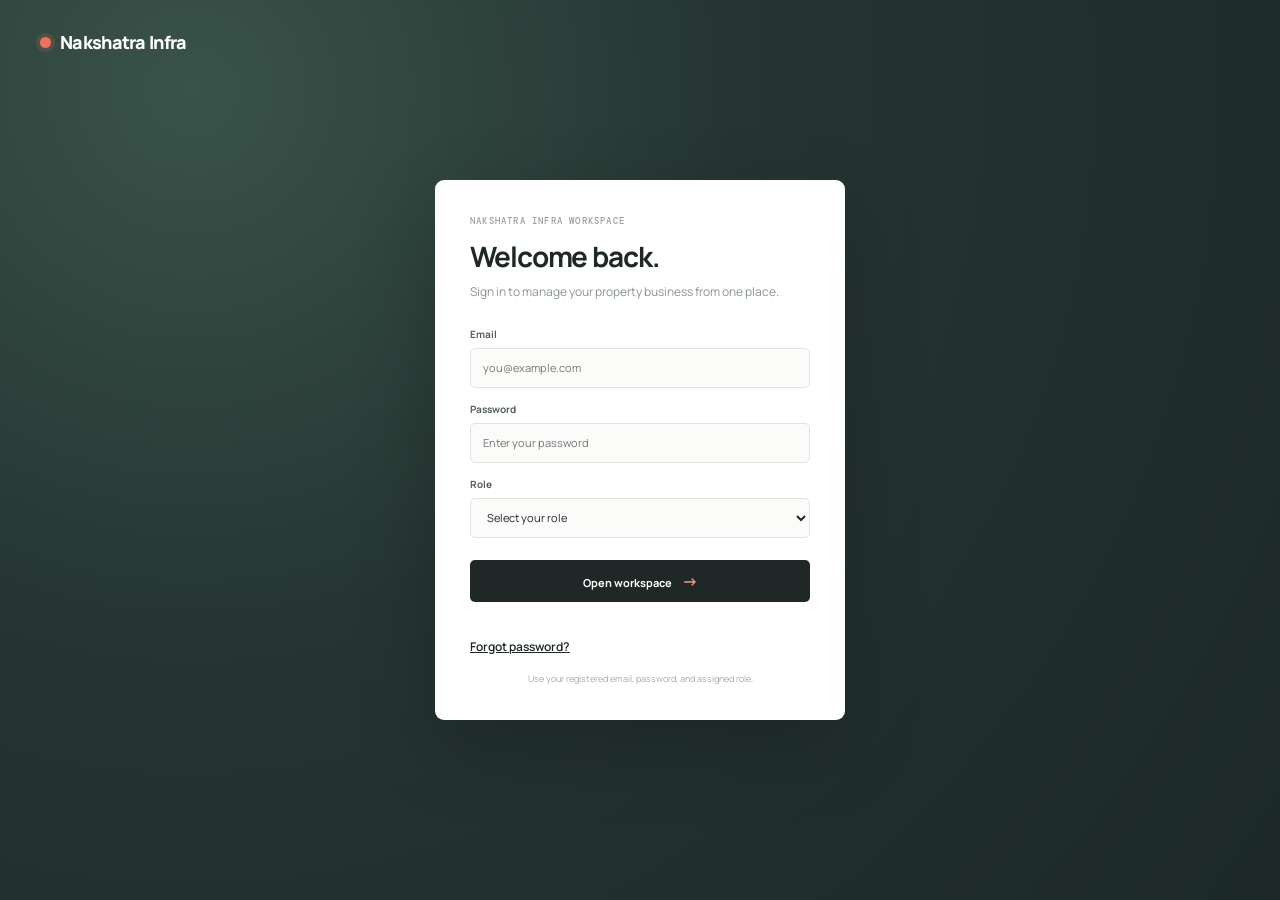
==== src/main/resources/static/index.html @ 0043e2ee "Initial commit" ====
<!doctype html>
<html lang="en">
<head>
  <meta charset="UTF-8">
  <meta name="viewport" content="width=device-width, initial-scale=1.0">
  <title>Nakshatra Infra Estate Operations</title>
  <script>
    if (['localhost', '127.0.0.1', '[::1]'].includes(window.location.hostname)
        && window.location.port === '5500') {
      window.location.replace('http://localhost:8080/');
    }
  </script>
  <link rel="preconnect" href="https://fonts.googleapis.com">
  <link rel="preconnect" href="https://fonts.gstatic.com" crossorigin>
  <link href="https://fonts.googleapis.com/css2?family=DM+Mono:wght@400;500&family=Manrope:wght@400;500;600;700;800&display=swap" rel="stylesheet">
  <link rel="stylesheet" href="css/style.css">
</head>
<body>
  <section class="login-screen" id="login-screen">
    <div class="login-brand"><span class="brand-dot"></span><span>Nakshatra Infra</span></div>
    <div class="login-card">
      <p class="eyebrow">NAKSHATRA INFRA WORKSPACE</p>
      <h1>Welcome back.</h1>
      <p class="login-copy">Sign in to manage your property business from one place.</p>
      <form id="login-form">
        <label>Email<input name="username" type="email" autocomplete="username" placeholder="you@example.com" required></label>
        <label>Password<input name="password" type="password" autocomplete="current-password" placeholder="Enter your password" required></label>
        <label>Role<select name="role" required><option value="">Select your role</option><option>Manager</option><option>Associate</option></select></label>
        <button type="submit" class="login-button">Open workspace <span>→</span></button>
        <p class="login-error" id="login-error" aria-live="polite"></p>
      </form>
      <p><a href="#forgot-password" id="forgot-password-link">Forgot password?</a></p>
      <form id="forgot-password-form" hidden>
        <h2>Reset your password</h2>
        <label>Registered email<input name="email" type="email" autocomplete="email" required></label>
        <button type="submit" class="login-button">Email temporary password</button>
        <p id="forgot-password-message" aria-live="polite"></p>
        <button type="button" id="back-to-login">Back to sign in</button>
      </form>
      <form id="change-password-form" hidden>
        <h2>Choose a new password</h2>
        <p>Use at least 8 characters, including uppercase, lowercase, a number, and a special character. No spaces.</p>
        <label>New password<input name="newPassword" type="password" autocomplete="new-password" minlength="8" required></label>
        <label>Confirm password<input name="confirmPassword" type="password" autocomplete="new-password" minlength="8" required></label>
        <button type="submit" class="login-button">Save new password</button>
        <p id="change-password-message" aria-live="polite"></p>
        <button type="button" id="cancel-password-change">Back to sign in</button>
      </form>
      <small class="login-hint">Use your registered email, password, and assigned role.</small>
    </div>
  </section>
  <div class="app-shell" id="app-shell" style="display:none">
    <aside class="sidebar">
      <a class="brand-mark" href="#overview" aria-label="Nakshatra Infra home"><span class="brand-dot"></span><span>Nakshatra Infra</span></a>
      <div class="workspace-switcher">
        <div class="workspace-avatar">SE</div>
        <div><strong>Nakshatra Infra</strong><span>Operations team</span></div>
        <span class="chevron">⌄</span>
      </div>

      <nav class="main-nav" aria-label="Main navigation">
        <span class="nav-label">Workspace</span>
        <a class="nav-item active" href="#overview"><span class="nav-icon">◈</span>Overview</a>
        <a class="nav-item" href="#properties"><span class="nav-icon">▦</span>Properties<span class="nav-count">24</span></a>
        <a class="nav-item" href="#projects"><span class="nav-icon">▤</span>Projects</a>
        <a class="nav-item" href="#tasks"><span class="nav-icon">✓</span>Tasks<span class="nav-count warning">5</span></a>
        <a class="nav-item" href="#calendar"><span class="nav-icon">□</span>Calendar</a>
        <span class="nav-label second-label">Manage</span>
        <a class="nav-item" href="#leads"><span class="nav-icon">◌</span>Leads<span class="nav-count" id="lead-nav-count">0</span></a>
        <a class="nav-item" href="#customers"><span class="nav-icon">◎</span>Customers</a>
        <a class="nav-item" href="#follow-ups"><span class="nav-icon">↗</span>Follow-ups</a>
        <a class="nav-item" href="#site-visits"><span class="nav-icon">⌖</span>Site visits</a>
        <span class="nav-label second-label">Sales &amp; finance</span>
        <a class="nav-item" href="#bookings"><span class="nav-icon">▣</span>Bookings</a>
        <a class="nav-item" href="#payments"><span class="nav-icon">₹</span>Payments</a>
        <a class="nav-item" href="#commissions"><span class="nav-icon">%</span>Commissions</a>
        <a class="nav-item" href="#expenses"><span class="nav-icon">−</span>Expenses</a>
        <span class="nav-label second-label">Partners &amp; admin</span>
        <a class="nav-item" href="#brokers"><span class="nav-icon">◇</span>Brokers &amp; agents</a>
        <a class="nav-item" href="#users"><span class="nav-icon">◉</span>User management</a>
        <a class="nav-item" href="#contacts"><span class="nav-icon">◎</span>Contacts</a>
        <a class="nav-item" href="#reports"><span class="nav-icon">▥</span>Reports</a>
        <a class="nav-item" href="#settings"><span class="nav-icon">⚙</span>Settings</a>
        <a class="nav-item logout-link" href="#logout"><span class="nav-icon">↪</span>Logout</a>
      </nav>

      <div class="sidebar-footer">
        <div class="help-card"><span class="help-icon">?</span><div><strong>Need a hand?</strong><span>Visit the help center</span></div><span>↗</span></div>
        <div class="user-row"><div class="user-avatar">MC</div><div><strong>Monica Chen</strong><span>Administrator</span></div><span class="more">•••</span></div>
      </div>
    </aside>

    <main class="main-content" id="overview">
      <header class="topbar">
        <button class="mobile-menu" aria-label="Open menu">☰</button>
        <div class="breadcrumb"><span>Workspace</span><b>/</b><strong>Overview</strong></div>
        <div class="top-actions">
          <button class="icon-button" aria-label="Search">⌕</button>
          <button class="icon-button notification" aria-label="Notifications">♢<i></i></button>
          <button class="quick-add top-logout"><span>↪</span> Logout</button>
        </div>
      </header>

      <div class="page-content">
        <section class="welcome-row">
          <div><p class="eyebrow">YOUR WORKSPACE</p><h1 id="welcome-message">Welcome back.</h1><p class="subhead">Manage your leads, customers, site visits, and payments.</p></div>
        </section>
        <section class="workspace-tiles" aria-label="Dashboard">
          <article class="workspace-tile tile-leads">
            <span class="tile-icon" aria-hidden="true">&#9678;</span>
            <h2>Leads</h2>
            <p>Track enquiries and follow up on new opportunities.</p>
            <button type="button" class="tile-link" id="dashboard-open-leads">View leads <span aria-hidden="true">&rarr;</span></button>
          </article>
          <article class="workspace-tile tile-customers">
            <span class="tile-icon" aria-hidden="true">&#9825;</span>
            <h2>Customers</h2>
            <p>Keep customer details and relationships in one place.</p>
            <button type="button" class="tile-link" id="dashboard-open-customers">View customers <span aria-hidden="true">&rarr;</span></button>
          </article>
          <article class="workspace-tile tile-visits">
            <span class="tile-icon" aria-hidden="true">&#8962;</span>
            <h2>Site Visits</h2>
            <p>Plan property visits and keep track of appointments.</p>
          </article>
          <article class="workspace-tile tile-payments">
            <span class="tile-icon" aria-hidden="true">&#8377;</span>
            <h2>Payments</h2>
            <p>Stay on top of collections and payment records.</p>
          </article>
          <article class="workspace-tile tile-followup">
            <span class="tile-icon" aria-hidden="true">&#8635;</span>
            <h2>Followup</h2>
            <p>Keep track of upcoming calls and customer follow-ups.</p>
          </article>
        </section>
      </div>
      <section class="lead-page" id="leads-page" aria-labelledby="leads-page-title">
        <div class="lead-page-header"><div><p class="eyebrow">CRM / LEADS</p><h1 id="leads-page-title">Lead management</h1><p class="subhead">Capture, qualify, and follow every opportunity.</p></div><button class="quick-add add-new-lead"><span>+</span> Add new lead</button></div>
        <div class="lead-toolbar"><label class="lead-search"><span>⌕</span><input id="lead-search" type="search" placeholder="Search by name, phone, or property"></label><select id="lead-status-filter"><option value="">All statuses</option><option>New</option><option>Contacted</option><option>Interested</option><option>Site Visit</option><option>Negotiation</option><option>Booking</option><option>Won</option><option>Lost</option><option>Follow-up</option></select><select id="lead-category-filter"><option value="">All categories</option><option>Hot</option><option>Warm</option><option>Cold</option></select><span class="lead-result-count" id="lead-result-count">Loading leads...</span></div>
        <div class="lead-table-panel"><div class="lead-table-head"><span>LEAD</span><span>INTERESTED PROPERTY</span><span>STATUS</span><span>CATEGORY</span><span>FOLLOW-UP</span><span>ACTION</span></div><div class="lead-table-body" id="lead-table-body"><div class="lead-empty">Loading your leads...</div></div></div>
      </section>
      <section class="user-page" id="customers-page" aria-labelledby="customers-page-title">
        <div class="user-page-header"><div><p class="eyebrow">CRM / CUSTOMERS</p><h1 id="customers-page-title">Customers</h1><p class="subhead">Customers converted from leads after advance payment confirmation.</p></div></div>
        <div class="user-table-panel customer-table-panel">
          <div class="customer-table-head"><span>CUSTOMER</span><span>CONTACT</span><span>PROPERTY</span><span>CREATED</span><span>LEAD</span></div>
          <div id="customer-table-body" aria-live="polite"></div>
        </div>
      </section>
      <section class="user-page" id="users-page" aria-labelledby="users-page-title">
        <div class="user-page-header"><div><p class="eyebrow">ADMINISTRATION / USERS</p><h1 id="users-page-title">User management</h1><p class="subhead">Manage the people who work in your Nakshatra Infra workspace.</p></div><button class="quick-add add-new-user"><span>+</span> Add new user</button></div>
        <div class="user-table-panel"><div class="user-table-head"><span>USER</span><span>EMAIL ID</span><span>PHONE NUMBER</span><span>ROLE</span><span>ACTION</span></div><div class="user-table-body" id="user-table-body"><div class="lead-empty">Loading users...</div></div></div>
      </section>
    </main>
  </div>
  <div class="modal-backdrop" aria-hidden="true">
    <section class="add-modal" role="dialog" aria-modal="true" aria-labelledby="add-title">
      <div class="modal-header"><div><p class="eyebrow">WORKSPACE ACTION</p><h2 id="add-title">What would you like to add?</h2></div><button class="modal-close" aria-label="Close dialog">×</button></div>
      <div class="add-options"><button data-action="property"><span>⌂</span><strong>Property</strong><small>Create a listing or off-market record</small></button><button data-action="contact"><span>◎</span><strong>Contact</strong><small>Add a buyer, seller or partner</small></button><button data-action="deal"><span>⌁</span><strong>Deal</strong><small>Start a new opportunity</small></button><button data-action="task"><span>✓</span><strong>Task</strong><small>Assign a follow-up or milestone</small></button></div>
      <p class="modal-note">New records will be added to your workspace activity.</p>
    </section>
  </div>
  <div class="modal-backdrop lead-modal-backdrop" aria-hidden="true">
    <section class="add-modal lead-modal" role="dialog" aria-modal="true" aria-labelledby="lead-title">
      <div class="modal-header"><div><p class="eyebrow">CRM / LEADS</p><h2 id="lead-title">Add a new lead</h2></div><button class="lead-modal-close modal-close" aria-label="Close lead form">×</button></div>
      <form id="lead-form" class="lead-form">
        <fieldset class="lead-status-ribbon">
          <legend>Lead status</legend>
          <div class="lead-status-path">
            <div id="lead-status-options" class="lead-status-options"></div>
            <button type="submit" class="status-path-save"><span aria-hidden="true">&#10003;</span> Mark as current status</button>
          </div>
          <p>Select a status, then save your changes.</p>
        </fieldset>
        <label>Lead status
          <select id="lead-status-select">
            <option>Contacted</option>
            <option>Interested</option>
            <option>Followup</option>
            <option>Site Visit</option>
            <option>Negotiation Required</option>
            <option>Advance Paid</option>
          </select>
        </label>
        <div class="form-grid two-columns">
          <label>Customer name<input name="customerName" required placeholder="e.g. Priya Sharma"></label>
          <label>Mobile number<input name="mobileNumber" type="tel" placeholder="+91 98765 43210"></label>
          <label>WhatsApp number<input name="whatsappNumber" type="tel" placeholder="Same as mobile if applicable"></label>
          <label>Email<input name="email" type="email" placeholder="customer@email.com"></label>
          <label>Interested property<input name="interestedProperty" placeholder="Property or project name"></label>
          <label>Preferred location<input name="preferredLocation" placeholder="City or locality"></label>
          <label>Property type<select name="propertyType"><option value="">Select type</option><option>Plot</option><option>Land</option><option>Apartment</option><option>Villa</option><option>Independent House</option><option>Commercial</option><option>Office</option><option>Shop</option></select></label>
          <label>Lead source<select name="leadSource"><option>Website</option><option>WhatsApp</option><option>Facebook</option><option>Instagram</option><option>Google</option><option>Referral</option><option>Broker</option><option>Walk-in</option><option>Other</option></select></label>
          <label>Minimum budget<input name="minimumBudget" type="number" min="0" placeholder="₹ 0"></label>
          <label>Maximum budget<input name="maximumBudget" type="number" min="0" placeholder="₹ 0"></label>
          <label>Category<select name="category"><option>Hot</option><option selected>Warm</option><option>Cold</option></select></label>
          <label>Next follow-up<input name="nextFollowUpDate" type="date"></label>
        </div>
        <div class="advance-paid-control">
          <label><input type="checkbox" name="advancePaidEnabled" id="lead-advance-paid"> Advance Paid</label>
          <p>Save with Advance Paid checked to confirm conversion to a customer. An existing customer will not be duplicated or removed if you later uncheck this box.</p>
        </div>
        <label>Notes<textarea name="notes" rows="3" placeholder="What does this customer need? Add context for the assigned agent."></textarea></label>
        <section class="lead-payments" aria-labelledby="payment-section-title">
          <div class="panel-heading"><div><h2 id="payment-section-title">Payment Details</h2><p>Advance and installments for this asset.</p></div><strong id="payment-status" aria-live="polite"></strong></div>
          <p id="payment-message" aria-live="polite"></p>
          <fieldset id="payment-editor" disabled>
            <div class="payment-summary">
              <label>Total Asset Value (₹)<input id="payment-asset" type="text" inputmode="decimal" placeholder="e.g. 1000000.00" autocomplete="off"></label>
              <label>Advance Amount (₹)<input id="payment-advance" type="text" inputmode="decimal" value="0" autocomplete="off"></label>
              <div><span>Total Installments</span><strong id="payment-installments-total">₹0.00</strong></div>
              <div><span>Total Paid Amount</span><strong id="payment-total">₹0.00</strong></div>
              <div class="payment-balance"><span>Remaining Amount</span><strong id="payment-remaining">—</strong></div>
            </div>
            <div class="payment-installment-heading"><h3>Installments</h3><button type="button" class="secondary-button" id="payment-add">+ Add Installment</button></div>
            <div id="payment-installments"></div>
            <p class="payment-help">Enter amounts in rupees with up to two decimal places. Edit installments directly below. Save payments to keep your changes.</p>
            <div class="payment-actions"><button type="button" class="secondary-button" id="payment-cancel">Cancel</button><button type="button" class="quick-add" id="payment-save">Save payments</button></div>
          </fieldset>
        </section>
        <div class="lead-form-footer"><span class="lead-form-message" aria-live="polite"></span><button type="button" class="danger-button delete-lead">Delete lead</button><button type="button" class="secondary-button lead-cancel">Cancel</button><button type="submit" class="login-button save-lead">Save lead <span>→</span></button></div>
      </form>
    </section>
  </div>
  <div class="modal-backdrop user-modal-backdrop" aria-hidden="true">
    <section class="add-modal user-modal" role="dialog" aria-modal="true" aria-labelledby="user-title">
      <div class="modal-header"><div><p class="eyebrow">ADMINISTRATION / USERS</p><h2 id="user-title">Add new user</h2></div><button class="user-modal-close modal-close" aria-label="Close user form">×</button></div>
      <form id="user-form" class="user-form">
        <label>Name<input name="name" required placeholder="e.g. Priya Sharma"></label>
        <label>Email ID<input name="emailId" required type="email" placeholder="priya@nakshatra.com"></label>
        <label>Phone number<input name="phoneNumber" type="tel" placeholder="+91 98765 43210"></label>
        <label>Password<input name="password" required type="password" minlength="6" placeholder="Minimum 6 characters"></label>
        <label>Role<select name="role" required><option value="">Select role</option><option>Manager</option><option>Associate</option></select></label>
        <div class="user-form-footer"><span class="user-form-message" aria-live="polite"></span><button type="button" class="secondary-button user-cancel">Cancel</button><button type="submit" class="login-button save-user">Save user <span>→</span></button></div>
      </form>
    </section>
  </div>
  <script src="js/payments.js"></script>
  <script src="js/app.js"></script>
</body>
</html>
---- src/main/resources/static/css/style.css ----
.main-content.users-mode .top-actions .icon-button,.main-content.users-mode .top-actions .quick-add,.main-content.users-mode .page-content,.main-content.users-mode .panel{display:none}.main-content.users-mode .topbar{justify-content:flex-start}.main-content.users-mode .breadcrumb{margin-left:0}.main-content.users-mode #users-page{display:block}
 .user-page{display:none;padding:37px 44px 55px;max-width:1450px;margin:0 auto}.user-page.active{display:block;position:fixed;z-index:3;top:77px;right:0;bottom:0;left:248px;max-width:none;margin:0;overflow:auto}.user-page-header{display:flex;align-items:flex-end;justify-content:space-between;margin-bottom:27px}.user-page-header h1{font-size:26px;letter-spacing:-1px;margin:0 0 6px}.user-page-header .subhead{margin:0}.user-page-header .eyebrow{margin-bottom:10px}.user-table-panel{background:#fff;border:1px solid var(--line);border-radius:7px;box-shadow:var(--shadow);overflow:hidden}.user-table-head,.user-row-record{display:grid;grid-template-columns:1.4fr 1.35fr 1fr .8fr .4fr;gap:14px;align-items:center}.user-table-head{padding:13px 20px;border-bottom:1px solid var(--line);font:500 8px 'DM Mono';color:#a0aaa4}.user-row-record{padding:14px 20px;border-bottom:1px solid #f0f2ef;min-height:65px;font-size:10px;color:#7f8b84}.user-row-record:last-child{border-bottom:0}.user-person{display:flex;align-items:center;gap:10px;min-width:0;color:var(--ink)}.user-person strong{font-size:10px;white-space:nowrap;overflow:hidden;text-overflow:ellipsis}.user-record-avatar{width:32px;height:32px;border-radius:50%;display:grid;place-items:center;background:#e5eef6;color:#527d96;font-size:9px;font-weight:800;flex-shrink:0}.user-role{width:max-content;padding:5px 7px;border-radius:3px;background:#e7f4eb;color:var(--green);font:500 8px 'DM Mono'}.user-action{border:0;background:none;color:#d76551;font-size:18px;cursor:pointer}.user-form{margin-top:22px}.user-form label{display:flex;flex-direction:column;gap:6px;color:#53605a;font-size:10px;font-weight:700;margin-bottom:14px}.user-form input,.user-form select{width:100%;height:40px;border:1px solid var(--line);border-radius:5px;background:#fbfcfa;color:var(--ink);font:10px 'Manrope';padding:0 11px;outline:0}.user-form input:focus,.user-form select:focus{border-color:var(--coral);box-shadow:0 0 0 3px var(--coral-soft)}.user-form-footer{display:flex;align-items:center;justify-content:flex-end;gap:9px;margin-top:5px}.user-form-message{margin-right:auto;color:var(--green);font-size:10px}.user-modal{width:min(430px,100%)}@media(max-width:1100px) and (min-width:781px){.user-page.active{left:215px}}@media(max-width:780px){.user-page.active{top:65px;left:0}.user-page{padding:27px 18px 40px}.user-page-header{align-items:flex-start;flex-direction:column;gap:18px}.user-page-header .quick-add{align-self:stretch;justify-content:center}.user-table-panel{overflow-x:auto}.user-table-head,.user-row-record{min-width:650px}.user-table-head,.user-row-record{padding-left:14px;padding-right:14px}.user-form-footer{flex-wrap:wrap}.user-form-message{width:100%;margin-bottom:4px}}
 .lead-row{cursor:pointer}.lead-row:hover{background:#fffaf8}.danger-button{height:38px;border:1px solid #f0c9c0;border-radius:5px;background:#fff5f2;color:#d76551;font:700 10px 'Manrope';padding:0 12px;cursor:pointer;display:none}
 .lead-page.active{position:fixed;z-index:3;top:77px;right:0;bottom:0;left:248px;max-width:none;margin:0;overflow:auto}@media(max-width:1100px) and (min-width:781px){.lead-page.active{left:215px}}@media(max-width:780px){.lead-page.active{top:65px;left:0}}
 .main-content.leads-mode .top-actions .icon-button,.main-content.leads-mode .top-actions .quick-add,.main-content.leads-mode #tasks,.main-content.leads-mode .page-content,.main-content.leads-mode .panel{display:none}.main-content.leads-mode .topbar{justify-content:flex-start}.main-content.leads-mode .breadcrumb{margin-left:0}.main-content.leads-mode #leads-page{display:block}.main-content.leads-mode #leads-page .lead-table-panel{display:block}
 .lead-page{display:none;padding:37px 44px 55px;max-width:1450px;margin:0 auto}.lead-page.active{display:block}.lead-page-header{display:flex;align-items:flex-end;justify-content:space-between;margin-bottom:27px}.lead-page-header h1{font-size:26px;letter-spacing:-1px;margin:0 0 6px}.lead-toolbar{display:flex;align-items:center;gap:10px;margin-bottom:14px}.lead-search{height:37px;display:flex;align-items:center;gap:8px;background:#fff;border:1px solid var(--line);border-radius:5px;padding:0 11px;flex:1;max-width:420px;color:#9aa59e}.lead-search input{border:0;outline:0;background:transparent;width:100%;font:11px 'Manrope';color:var(--ink)}.lead-toolbar select{height:37px;border:1px solid var(--line);border-radius:5px;background:#fff;color:#697570;padding:0 10px;font:10px 'Manrope'}.lead-result-count{margin-left:auto;font:10px 'DM Mono';color:#9aa59e}.lead-table-panel{background:#fff;border:1px solid var(--line);border-radius:7px;box-shadow:var(--shadow);overflow:hidden}.lead-table-head,.lead-row{display:grid;grid-template-columns:1.5fr 1.25fr 1fr .8fr 1fr .55fr;gap:14px;align-items:center}.lead-table-head{padding:13px 20px;border-bottom:1px solid var(--line);font:500 8px 'DM Mono';color:#a0aaa4}.lead-row{padding:14px 20px;border-bottom:1px solid #f0f2ef;min-height:70px}.lead-row:last-child{border-bottom:0}.lead-person,.lead-interest{display:flex;align-items:center;gap:10px;min-width:0}.lead-avatar{width:32px;height:32px;border-radius:50%;display:grid;place-items:center;background:#f7ded7;color:#a45d4d;font-size:9px;font-weight:800;flex-shrink:0}.lead-person div,.lead-interest{display:flex;flex-direction:column;gap:4px}.lead-person strong,.lead-interest strong{font-size:10px;white-space:nowrap;overflow:hidden;text-overflow:ellipsis}.lead-person small,.lead-interest small{font-size:9px;color:#9da8a1;white-space:nowrap;overflow:hidden;text-overflow:ellipsis}.lead-status,.lead-category{font:500 8px 'DM Mono';display:inline-flex;align-items:center;width:max-content;padding:5px 7px;border-radius:3px}.lead-status{color:#8b762b;background:#fff4d7}.lead-status.status-won,.lead-status.status-contacted{color:var(--green);background:#e7f4eb}.lead-status.status-lost{color:#a46b61;background:#fbe9e5}.lead-category{color:#8b762b;background:#fff4d7}.lead-category.category-hot{color:var(--coral);background:var(--coral-soft)}.lead-category.category-cold{color:#718179;background:#edf1ed}.lead-follow-up{font:9px 'DM Mono';color:#7e8983}.lead-action{border:0;background:none;color:var(--coral);font:700 14px 'Manrope';cursor:pointer}.lead-empty{padding:48px 20px;text-align:center;color:#98a39c;font-size:11px}.lead-page .quick-add{width:auto}.lead-page-header .subhead{margin:0}.lead-page-header .eyebrow{margin-bottom:10px}@media(max-width:780px){.lead-page{padding:27px 18px 40px}.lead-page-header{align-items:flex-start;flex-direction:column;gap:18px}.lead-page-header .quick-add{align-self:stretch;justify-content:center}.lead-toolbar{flex-wrap:wrap}.lead-search{max-width:none;flex-basis:100%}.lead-result-count{margin-left:0}.lead-table-panel{overflow-x:auto}.lead-table-head,.lead-row{min-width:760px}.lead-table-head{padding-left:14px;padding-right:14px}.lead-row{padding-left:14px;padding-right:14px}}
 .lead-modal{max-height:calc(100vh - 40px);overflow:auto}.lead-form{margin-top:22px}.form-grid{display:grid;gap:12px}.two-columns{grid-template-columns:1fr 1fr}.lead-form label{display:flex;flex-direction:column;gap:6px;color:#53605a;font-size:10px;font-weight:700;margin-bottom:13px}.lead-form input,.lead-form select,.lead-form textarea{width:100%;border:1px solid var(--line);border-radius:5px;background:#fbfcfa;color:var(--ink);font:10px 'Manrope';padding:10px 11px;outline:0}.lead-form input,.lead-form select{height:38px;padding-top:0;padding-bottom:0}.lead-form textarea{resize:vertical;line-height:1.5}.lead-form input:focus,.lead-form select:focus,.lead-form textarea:focus{border-color:var(--coral);box-shadow:0 0 0 3px var(--coral-soft)}.lead-form-footer{display:flex;align-items:center;justify-content:flex-end;gap:9px;margin-top:4px}.lead-form-message{margin-right:auto;font-size:10px;color:var(--green)}.secondary-button{height:38px;border:1px solid var(--line);border-radius:5px;background:#fff;color:#77827c;font:700 10px 'Manrope';padding:0 13px;cursor:pointer}.save-lead{width:auto;padding:0 16px;margin-top:0}@media(max-width:560px){.two-columns{grid-template-columns:1fr}.lead-modal{padding:22px 18px}.lead-form-footer{flex-wrap:wrap}.lead-form-message{width:100%;margin-bottom:4px}}
 .login-screen{min-height:100vh;background:radial-gradient(circle at 15% 10%,#39534a 0,#263532 40%,#1c2926 100%);display:flex;flex-direction:column;align-items:center;justify-content:center;padding:30px}.login-brand{position:absolute;top:30px;left:40px;color:#fff;font-size:18px;letter-spacing:-.7px;font-weight:800;display:flex;align-items:center;gap:9px}.login-card{width:min(410px,100%);background:#fff;border-radius:9px;padding:35px;box-shadow:0 28px 80px rgba(0,0,0,.2)}.login-card h1{font-size:28px;letter-spacing:-1.1px;margin:0 0 7px}.login-copy{color:#89958e;font-size:12px;line-height:1.6;margin:0 0 25px}.login-card label{display:flex;flex-direction:column;gap:7px;font-size:10px;font-weight:700;color:#53605a;margin-bottom:14px}.login-card input,.login-card select{width:100%;height:40px;border:1px solid #dfe5df;border-radius:5px;padding:0 12px;background:#fbfcfa;color:var(--ink);font:11px 'Manrope';outline:0}.login-card input:focus,.login-card select:focus{border-color:var(--coral);box-shadow:0 0 0 3px var(--coral-soft)}.login-button{height:42px;width:100%;border:0;border-radius:5px;background:var(--ink);color:#fff;font:700 11px 'Manrope';cursor:pointer;margin-top:8px}.login-button span{color:#f39a86;font-size:16px;margin-left:8px}.login-error{color:var(--coral);font-size:10px;min-height:14px;margin:8px 0 0}.login-hint{display:block;color:#a3ada7;font-size:9px;margin-top:17px;text-align:center}@media(max-width:430px){.login-screen{padding:20px}.login-brand{left:20px;top:20px}.login-card{padding:26px 22px}}
 .operations-grid{display:grid;grid-template-columns:1fr 1fr;gap:18px;margin-top:18px}.contacts-panel,.calendar-panel,.documents-panel,.reports-panel{min-height:260px}.contact-list,.schedule-list,.document-list,.report-list{margin-top:19px}.contact-row,.document-row{display:flex;align-items:center;gap:10px;padding:12px 0;border-bottom:1px solid #f0f2ef}.contact-avatar{width:28px;height:28px;border-radius:50%;display:grid;place-items:center;font-size:9px;font-weight:800;flex-shrink:0}.coral-avatar{background:#f7ded7;color:#a45d4d}.green-avatar{background:#dff1e7;color:#468d63}.gold-avatar{background:#f7e7ba;color:#99752e}.contact-copy,.document-row>div{display:flex;flex-direction:column;gap:4px;min-width:0;flex:1}.contact-copy strong,.document-row strong{font-size:10px}.contact-copy small,.document-row small{font-size:9px;color:#9da8a1;white-space:nowrap;overflow:hidden;text-overflow:ellipsis}.contact-time{font:9px 'DM Mono';color:#a1aaa5}.row-action{border:0;background:none;color:var(--coral);font-size:15px;cursor:pointer}.schedule-row{display:grid;grid-template-columns:42px 8px 1fr auto;gap:9px;align-items:center;padding:10px 0;border-bottom:1px solid #f0f2ef}.schedule-row time{font:500 9px 'DM Mono';color:#87938c;line-height:1.45}.schedule-row time small{font-size:8px;color:#a5aea8}.schedule-line{width:6px;height:6px;border-radius:50%;background:#cbd4cd}.schedule-row.current .schedule-line{background:var(--coral);box-shadow:0 0 0 4px var(--coral-soft)}.schedule-row strong{display:block;font-size:10px;margin-bottom:4px}.schedule-row div small{display:block;font-size:9px;color:#9da8a1;white-space:nowrap}.schedule-type{font:8px 'DM Mono';color:var(--coral);padding:4px 5px;background:var(--coral-soft);border-radius:3px}.call-type{color:#7d9d83;background:#e9f4eb}.file-icon{width:28px;height:32px;border-radius:4px;display:grid;place-items:center;font:500 8px 'DM Mono';flex-shrink:0}.pdf-icon{background:#fbe2dc;color:#c26755}.doc-icon{background:#e4eef6;color:#54809b}.document-status{font:500 8px 'DM Mono';padding:4px 5px;border-radius:3px}.ready-status{color:var(--green);background:#e6f3ea}.due-status{color:#c58b29;background:#fff4d8}.report-row{width:100%;display:flex;align-items:center;gap:10px;padding:12px 0;border:0;border-bottom:1px solid #f0f2ef;background:none;text-align:left;font-family:inherit;cursor:pointer}.report-row>span:last-child{margin-left:auto;color:var(--coral);font-size:15px}.report-icon{width:28px;height:28px;border-radius:5px;background:#f0f5ee;color:var(--green);display:grid;place-items:center;font-size:13px}.report-row>span:nth-child(2){display:flex;flex-direction:column;gap:4px}.report-row strong{font-size:10px}.report-row small{font-size:9px;color:#9da8a1}.modal-backdrop{position:fixed;z-index:10;inset:0;background:rgba(31,42,39,.46);display:none;align-items:center;justify-content:center;padding:20px}.modal-backdrop.open{display:flex}.add-modal{background:#fff;width:min(480px,100%);border-radius:8px;padding:25px;box-shadow:0 24px 70px rgba(31,42,39,.2);animation:modal-in .2s ease-out}.modal-header{display:flex;justify-content:space-between;align-items:flex-start}.modal-header h2{font-size:20px;letter-spacing:-.5px;margin:0}.modal-close{border:0;background:none;color:#8d9891;font-size:25px;cursor:pointer;line-height:1}.add-options{display:grid;grid-template-columns:1fr 1fr;gap:9px;margin-top:24px}.add-options button{border:1px solid var(--line);background:#fff;border-radius:6px;text-align:left;padding:14px;display:grid;grid-template-columns:25px 1fr;grid-template-rows:auto auto;column-gap:8px;cursor:pointer;transition:.2s}.add-options button:hover{border-color:var(--coral);background:#fffaf8}.add-options button>span{grid-row:span 2;font-size:20px;color:var(--coral)}.add-options strong{font-size:11px}.add-options small{font-size:9px;color:#9da8a1;margin-top:4px}.modal-note{font-size:9px;color:#a1aaa5;margin:18px 0 0}.modal-backdrop .eyebrow{margin-bottom:8px}@keyframes modal-in{from{opacity:0;transform:translateY(6px)}to{opacity:1;transform:translateY(0)}}@media(max-width:780px){.dashboard-grid,.operations-grid{grid-template-columns:1fr}}@media(max-width:430px){.add-options{grid-template-columns:1fr}.schedule-row div small{white-space:normal}.contact-time{display:none}}
:root{--ink:#202827;--muted:#7c8581;--line:#e5e9e4;--canvas:#f6f8f4;--panel:#fff;--coral:#ed725c;--coral-soft:#fff0eb;--yellow:#f0c85b;--green:#57a879;--nav:#263532;--nav-muted:#a9b6af;--shadow:0 12px 28px rgba(45,67,57,.05);font-family:'Manrope',sans-serif}*{box-sizing:border-box}html{scroll-behavior:smooth}body{margin:0;background:var(--canvas);color:var(--ink);font-size:13px}.app-shell{min-height:100vh;display:flex}.sidebar{width:248px;background:var(--nav);color:white;padding:28px 16px 18px;display:flex;flex-direction:column;flex-shrink:0}.brand-mark{font-size:18px;letter-spacing:-.7px;font-weight:800;display:flex;align-items:center;gap:9px;padding:0 12px 29px}.brand-dot{width:11px;height:11px;border-radius:50%;background:var(--coral);box-shadow:0 0 0 4px rgba(237,114,92,.16)}.workspace-switcher{border:1px solid rgba(255,255,255,.1);background:rgba(255,255,255,.05);border-radius:8px;padding:11px 10px;display:flex;align-items:center;gap:9px;margin-bottom:28px}.workspace-avatar,.user-avatar{background:#e5b7a7;color:#51352e;width:31px;height:31px;border-radius:7px;display:grid;place-items:center;font-size:10px;font-weight:800}.workspace-switcher div:nth-child(2),.user-row div:nth-child(2){display:flex;flex:1;flex-direction:column;gap:3px;min-width:0}.workspace-switcher strong,.user-row strong{font-size:11px;white-space:nowrap}.workspace-switcher span,.user-row span{font-size:10px;color:var(--nav-muted)}.chevron{font-size:17px;color:var(--nav-muted)}.main-nav{display:flex;flex-direction:column;gap:3px}.nav-label{font:500 9px 'DM Mono',monospace;text-transform:uppercase;letter-spacing:1.2px;color:#778780;margin:0 12px 10px}.second-label{margin-top:30px}.nav-item{height:42px;border-radius:7px;display:flex;align-items:center;gap:12px;padding:0 12px;color:var(--nav-muted);text-decoration:none;font-size:12px;font-weight:600;transition:.2s}.nav-item:hover,.nav-item.active{background:#354741;color:white}.nav-item.active{box-shadow:inset 3px 0 var(--coral)}.nav-icon{font-size:18px;color:#8ca097;width:15px;text-align:center}.nav-item.active .nav-icon{color:var(--coral)}.nav-count{font:500 10px 'DM Mono',monospace;margin-left:auto;color:#8fa099}.nav-count.warning{color:var(--yellow)}.sidebar-footer{margin-top:auto}.help-card{border-top:1px solid rgba(255,255,255,.1);border-bottom:1px solid rgba(255,255,255,.1);padding:18px 7px;display:flex;gap:10px;align-items:center;color:#d4ddd7}.help-card div{display:flex;flex-direction:column;gap:4px;flex:1}.help-card strong{font-size:11px}.help-card span{font-size:10px;color:#83938a}.help-icon{border:1px solid #82938b;border-radius:50%;height:20px;width:20px;display:grid;place-items:center}.user-row{padding:18px 7px 0;display:flex;align-items:center;gap:9px}.user-row .user-avatar{background:#f4d4a1;color:#5f4528;border-radius:50%;width:29px;height:29px}.more{letter-spacing:2px}.main-content{flex:1;min-width:0}.topbar{height:77px;background:#fff;border-bottom:1px solid var(--line);display:flex;align-items:center;padding:0 44px;justify-content:space-between}.breadcrumb{display:flex;align-items:center;gap:12px;color:#a1aaa5;font-size:11px}.breadcrumb b{font-weight:400;color:#d1d7d1}.breadcrumb strong{color:var(--ink);font-weight:700}.top-actions{display:flex;align-items:center;gap:15px}.icon-button,.quick-add,.date-filter,.filter-button,.add-task{border:0;background:none;cursor:pointer;font-family:inherit}.icon-button{font-size:22px;color:#75807b;position:relative;height:35px;width:32px}.notification i{position:absolute;width:5px;height:5px;background:var(--coral);border-radius:50%;top:6px;right:5px}.quick-add{height:36px;border-radius:5px;padding:0 14px;background:var(--ink);color:white;font-size:11px;font-weight:700;display:flex;gap:8px;align-items:center}.quick-add span{font-size:18px;color:#f89a85;font-weight:400}.page-content{max-width:1450px;margin:0 auto;padding:37px 44px 55px}.welcome-row{display:flex;justify-content:space-between;align-items:flex-end;margin-bottom:30px}.eyebrow{font:500 9px 'DM Mono',monospace;letter-spacing:1.2px;color:#96a19a;margin:0 0 10px}.welcome-row h1{font-size:26px;letter-spacing:-1px;margin:0 0 6px;font-weight:800}.subhead{color:var(--muted);font-size:12px;margin:0}.date-filter,.filter-button{height:35px;background:var(--panel);border:1px solid var(--line);color:#697570;border-radius:5px;padding:0 12px;font-size:11px;display:flex;gap:22px;align-items:center}.metrics-grid{display:grid;grid-template-columns:repeat(4,1fr);gap:15px;margin-bottom:18px}.metric-card{background:var(--panel);border:1px solid var(--line);border-radius:7px;min-height:160px;padding:18px 19px;position:relative;overflow:hidden;box-shadow:var(--shadow)}.dark-card{background:var(--ink);color:white;border-color:var(--ink)}.metric-top{display:flex;justify-content:space-between;color:#7d8982;font-size:10px;margin-bottom:19px}.dark-card .metric-top{color:#a9b5af}.metric-menu{letter-spacing:2px;font-weight:800}.metric-card>strong{font-size:27px;letter-spacing:-1.2px;line-height:1}.metric-card>strong small{font-size:11px;letter-spacing:0;color:inherit;font-weight:600}.metric-foot{display:flex;gap:6px;align-items:center;margin-top:12px;color:#a0aaa5;font-size:10px}.trend{font-weight:800}.trend.up{color:var(--green)}.dark-card .trend.up{color:#8dd69e}.trend.coral{color:var(--coral)}.trend.down{color:var(--coral)}.mini-bars{position:absolute;right:20px;bottom:20px;height:38px;display:flex;align-items:end;gap:3px}.mini-bars i{width:5px;border-radius:4px 4px 0 0;background:#b9e4c5}.mini-bars i:nth-child(1){height:45%}.mini-bars i:nth-child(2){height:70%}.mini-bars i:nth-child(3){height:55%}.mini-bars i:nth-child(4){height:83%}.mini-bars i:nth-child(5){height:65%}.mini-bars i:nth-child(6){height:90%}.mini-bars i:nth-child(7){height:75%}.mini-bars i:nth-child(8){height:100%}.ring-chart{position:absolute;right:20px;bottom:19px;width:42px;height:42px;border-radius:50%;background:conic-gradient(var(--coral) 0 62%,#f5d7cf 62%);display:grid;place-items:center}.ring-chart:after{content:'';position:absolute;background:#fff;width:31px;height:31px;border-radius:50%}.ring-chart span{font:600 8px 'DM Mono';z-index:1}.line-chart{position:absolute;bottom:18px;right:17px;width:120px;height:34px;color:#eaa08e}.line-chart svg{width:100%;height:100%}.sparkline{position:absolute;right:0;bottom:0;width:135px;height:43px;display:flex;align-items:flex-end;gap:5px;transform:skewY(-12deg);opacity:.8}.sparkline i{display:block;width:9px;background:#50635b;border-radius:2px 2px 0 0}.sparkline i:nth-child(1){height:15%}.sparkline i:nth-child(2){height:25%}.sparkline i:nth-child(3){height:21%}.sparkline i:nth-child(4){height:37%}.sparkline i:nth-child(5){height:32%}.sparkline i:nth-child(6){height:58%}.sparkline i:nth-child(7){height:47%}.sparkline i:nth-child(8){height:75%}.sparkline i:nth-child(9){height:66%}.sparkline i:nth-child(10){height:95%}.dashboard-grid{display:grid;grid-template-columns:1.12fr .88fr;gap:18px}.panel{background:var(--panel);border:1px solid var(--line);border-radius:7px;box-shadow:var(--shadow);padding:22px 23px;min-width:0}.panel-heading{display:flex;justify-content:space-between;align-items:flex-start}.panel h2{font-size:14px;margin:0 0 6px;letter-spacing:-.3px}.panel-heading p{font-size:10px;color:#9aa49f;margin:0}.text-button,.view-all{border:0;background:none;color:var(--coral);font:700 10px 'Manrope';cursor:pointer;padding:2px 0}.text-button span,.view-all span{font-size:15px;margin-left:5px}.pipeline-summary{display:flex;align-items:baseline;gap:9px;margin:28px 0 13px}.pipeline-summary strong{font-size:24px;letter-spacing:-1px}.pipeline-summary>span{color:#a0aaa5;font-size:10px}.pipeline-legend{margin-left:auto;display:flex;gap:12px;color:#8e9993;font-size:9px}.dot{display:inline-block;width:6px;height:6px;border-radius:50%;margin-right:5px}.coral-dot{background:var(--coral)}.yellow-dot{background:var(--yellow)}.bar-chart{height:170px;border-bottom:1px solid #edf0ec;display:flex;gap:10px;align-items:flex-end;padding:0 4px}.bar-col{height:100%;flex:1;display:flex;flex-direction:column;align-items:center;justify-content:flex-end;position:relative}.bar{width:100%;max-width:48px;background:#f4d0c6;border-radius:4px 4px 0 0;min-height:10px;transition:.25s}.bar:hover{background:var(--coral);transform:translateY(-3px)}.bar.yellow{background:#efdaa1}.bar-value{font:9px 'DM Mono';color:#839087;position:absolute;top:0}.bar-col small{font-size:9px;color:#8b9590;margin-top:10px}.bar-col em{font:9px 'DM Mono';color:#bbc2bd;font-style:normal;margin-top:5px}.tasks-panel{display:flex;flex-direction:column}.add-task{font-size:21px;color:var(--coral);line-height:20px}.task-progress{margin:25px 0 16px}.task-progress>div:first-child{display:flex;justify-content:space-between;color:#909a94;font-size:10px;margin-bottom:7px}.task-progress strong{color:var(--green);font-family:'DM Mono';font-size:10px}.progress-track{height:5px;border-radius:5px;background:#edf1ed}.progress-track i{display:block;height:100%;width:63%;background:var(--green);border-radius:5px}.task-list{display:flex;flex-direction:column;gap:0}.task-row{min-height:57px;border-bottom:1px solid #f0f2ef;display:flex;align-items:center;gap:10px;cursor:pointer;position:relative}.task-row input{display:none}.fake-check{width:15px;height:15px;border:1px solid #cbd3cd;border-radius:4px;display:grid;place-items:center;font-size:10px;color:transparent;flex-shrink:0}.task-row.completed .fake-check{color:white;background:var(--green);border-color:var(--green)}.task-copy{display:flex;flex-direction:column;gap:4px;min-width:0}.task-copy strong{font-size:10px;font-weight:700;white-space:nowrap;overflow:hidden;text-overflow:ellipsis}.task-copy small{font-size:9px;color:#a0aaa4}.task-tag{font:500 8px 'DM Mono';margin-left:auto;color:#a6b0aa}.task-tag.urgent{color:var(--coral)}.view-all{margin-top:15px;align-self:flex-end}.activity-panel{padding-bottom:12px}.activity-list{margin-top:21px}.activity-row{display:flex;align-items:center;gap:11px;padding:10px 0;border-bottom:1px solid #f0f2ef}.activity-avatar{height:28px;width:28px;border-radius:50%;display:grid;place-items:center;font-size:9px;font-weight:800;flex-shrink:0}.lavender{background:#e9e2f5;color:#775d9b}.mint{background:#dff1e7;color:#468d63}.peach{background:#f8dfd7;color:#a65f4c}.blue{background:#dcebf5;color:#4e7994}.activity-row p{font-size:10px;color:#69756f;margin:0 0 4px;line-height:1.5}.activity-row p strong{color:var(--ink)}.activity-row p b{font-weight:700}.activity-row small{font-size:9px;color:#a6b0aa}.activity-arrow{margin-left:auto;color:#b6c0b9}.pill{padding:3px 5px;border-radius:3px;font:500 8px 'DM Mono'}.coral-pill{background:var(--coral-soft);color:var(--coral)}.listings-panel{padding-bottom:6px}.listing-table{margin-top:24px}.table-head,.table-row{display:grid;grid-template-columns:2fr 1fr .8fr .7fr;align-items:center;gap:10px}.table-head{font:500 8px 'DM Mono';color:#a6b0aa;padding:0 0 10px;border-bottom:1px solid var(--line)}.table-row{min-height:61px;border-bottom:1px solid #f0f2ef;font-size:10px}.property-name{display:flex;align-items:center;gap:9px;min-width:0}.property-name>span{display:flex;flex-direction:column;gap:4px;min-width:0}.property-name strong{font-size:10px;white-space:nowrap;overflow:hidden;text-overflow:ellipsis}.property-name small{font-size:9px;color:#a1aba5}.property-thumb{width:35px;height:35px;border-radius:4px;background-size:cover;background-position:center;flex-shrink:0}.thumb-one{background-image:url('https://images.unsplash.com/photo-1600585154340-be6161a56a0c?auto=format&fit=crop&w=100&q=80')}.thumb-two{background-image:url('https://images.unsplash.com/photo-1600607687920-4e2a09cf159d?auto=format&fit=crop&w=100&q=80')}.thumb-three{background-image:url('https://images.unsplash.com/photo-1600566753086-00f18fb6b3ea?auto=format&fit=crop&w=100&q=80')}.status{font-size:9px;display:flex;align-items:center;gap:5px}.status:before{content:'';height:5px;width:5px;border-radius:50%;background:currentColor}.active-status{color:var(--green)}.pending-status{color:#d29b39}.table-row>strong{font-size:10px}.views{color:#7e8983}.views i{color:var(--green);font-style:normal;margin-left:3px}.mobile-menu{display:none}
@media(max-width:1100px){.sidebar{width:215px}.topbar,.page-content{padding-left:28px;padding-right:28px}.metrics-grid{grid-template-columns:repeat(2,1fr)}}@media(max-width:780px){.sidebar{position:fixed;z-index:4;left:-248px;top:0;height:100vh;transition:.25s}.sidebar.open{left:0}.main-content{width:100%}.topbar{height:65px;padding:0 18px}.mobile-menu{display:block;border:0;background:none;font-size:20px;color:var(--ink);cursor:pointer}.breadcrumb{font-size:10px}.top-actions{gap:7px}.top-actions .icon-button{display:none}.quick-add{font-size:10px;padding:0 10px}.page-content{padding:27px 18px 40px}.welcome-row{align-items:flex-start;gap:14px;flex-direction:column;margin-bottom:23px}.welcome-row h1{font-size:23px}.date-filter{align-self:stretch;justify-content:space-between}.metrics-grid{grid-template-columns:1fr 1fr;gap:10px}.metric-card{min-height:145px;padding:15px}.metric-card>strong{font-size:23px}.dashboard-grid{grid-template-columns:1fr;gap:12px}.panel{padding:18px 16px}.bar-chart{height:155px}.pipeline-legend{display:none}.table-head,.table-row{grid-template-columns:2fr .9fr .8fr}.table-head span:nth-child(4),.table-row .views{display:none}}@media(max-width:430px){.metrics-grid{grid-template-columns:1fr}.metric-card{min-height:125px}.metric-card .line-chart{width:150px}.table-head,.table-row{grid-template-columns:1.8fr .9fr .8fr}.listing-table{margin-top:18px}.activity-row p{max-width:245px}.task-copy strong{max-width:190px}}
.login-card [hidden]{display:none!important}
.login-card h2{font-size:20px;margin:0 0 16px}
#forgot-password-link,#back-to-login,#cancel-password-change{color:var(--ink);font:600 12px 'Manrope';text-decoration:underline;cursor:pointer}
#back-to-login,#cancel-password-change{border:0;background:none;padding:8px 0}
#forgot-password-message,#change-password-message,#change-password-form>p{font-size:12px;line-height:1.6}
.login-button:disabled{opacity:.6;cursor:wait}
.workspace-tiles{display:grid;grid-template-columns:repeat(4,minmax(0,1fr));gap:22px}
.workspace-tile{background:#fff;border:1px solid var(--line);border-radius:12px;padding:28px;min-height:240px;box-shadow:var(--shadow)}
.workspace-tile h2{font-size:22px;margin:22px 0 10px;letter-spacing:-.5px}
.workspace-tile p{font-size:13px;line-height:1.7;color:#64736b;margin:0}
.tile-icon{display:grid;place-items:center;width:48px;height:48px;border-radius:12px;font-size:27px;background:#e6f2ea;color:#357653}
.tile-customers .tile-icon{background:#fff0e9;color:#ba6545}
.tile-visits .tile-icon{background:#ecebfa;color:#7060a5}
.tile-payments .tile-icon{background:#fff5d9;color:#96751b}
.tile-link{background:none;border:0;padding:0;margin-top:22px;color:var(--ink);font:700 12px 'Manrope';cursor:pointer}
.tile-link:hover{text-decoration:underline}
.tile-link:focus-visible{outline:2px solid var(--coral);outline-offset:5px}
@media(max-width:1100px){.workspace-tiles{grid-template-columns:repeat(2,minmax(0,1fr))}}
@media(max-width:560px){.workspace-tiles{grid-template-columns:1fr;gap:16px}.workspace-tile{min-height:190px;padding:24px}}
.tile-followup .tile-icon{background:#e7f2fb;color:#3979a6}
a.brand-mark{color:inherit;text-decoration:none;cursor:pointer}
a.brand-mark:focus-visible{outline:2px solid var(--coral);outline-offset:5px}
.lead-status-ribbon{border:0;border-bottom:1px solid var(--line);padding:0 0 18px;margin:0 0 22px;min-width:0}
.lead-status-ribbon legend{font-size:12px;font-weight:800;margin-bottom:12px;color:var(--ink)}
.lead-status-options{display:flex;flex-wrap:wrap;gap:7px}
.lead-form .lead-status-step{position:relative;display:block;margin:0;cursor:pointer}
.lead-status-step input[type="radio"]{position:absolute;opacity:0;width:1px;height:1px;padding:0}
.lead-status-step span{display:block;padding:10px 14px;border:1px solid #dfe5df;border-radius:5px;background:#f5f7f4;font-size:11px;font-weight:700;color:#53605a}
.lead-status-step input:checked+span{background:var(--ink);border-color:var(--ink);color:#fff}
.lead-status-step input:focus-visible+span{outline:2px solid var(--coral);outline-offset:2px}
.lead-status-step:hover span{border-color:var(--coral)}
.lead-status-ribbon p{margin:10px 0 0;font-size:11px;color:#64736b}

/* Connected status path, matching the supplied reference. */
.lead-status-path{display:flex;align-items:center;gap:14px;min-width:0}
.lead-status-options{display:flex;flex-wrap:nowrap;gap:0;overflow-x:auto;flex:1;min-width:0;padding:4px 2px 10px;scrollbar-width:thin}
.lead-form .lead-status-step{flex:1 0 132px;margin:0 -12px 0 0}
.lead-status-step>span{height:40px;display:flex;align-items:center;justify-content:center;padding:0 24px;border:0;border-radius:0;background:#e0e5ef;color:#24436a;clip-path:polygon(0 0,calc(100% - 14px) 0,100% 50%,calc(100% - 14px) 100%,0 100%,14px 50%);font-size:12px;white-space:nowrap}
.lead-status-step:first-child>span{border-radius:24px 0 0 24px;clip-path:polygon(0 0,calc(100% - 14px) 0,100% 50%,calc(100% - 14px) 100%,0 100%)}
.lead-status-step:last-child{margin-right:0}
.lead-status-step:last-child>span{border-radius:0 24px 24px 0;clip-path:polygon(0 0,100% 0,100% 100%,0 100%,14px 50%)}
.lead-status-step>span .status-name{padding:0;border:0;background:none;color:inherit;font-size:12px}
.lead-status-step .status-check{display:none;font-size:22px;font-weight:500}
.lead-status-step.is-complete>span{background:#3cca80;color:white}
.lead-status-step.is-complete .status-check{display:block}
.lead-status-step.is-complete .status-name{display:none}
.lead-status-step input:checked+span{background:#0874d6;color:white}
.lead-status-step input:focus-visible+span{outline:0;box-shadow:inset 0 0 0 3px #163b64}
.lead-status-step:hover>span{filter:brightness(.95)}
.status-path-save{flex-shrink:0;border:0;border-radius:24px;background:#0874d6;color:white;padding:11px 18px;font:700 11px 'Manrope';cursor:pointer;margin-bottom:6px}
.status-path-save span{margin-right:6px;font-size:16px}
.status-path-save:focus-visible{outline:2px solid #163b64;outline-offset:3px}
@media(max-width:780px){.lead-status-path{flex-wrap:wrap}.lead-status-options{flex-basis:100%}.status-path-save{margin-left:auto}}

/* Give lead details enough room for a single-row status path. */
.modal-backdrop.lead-modal-backdrop{padding:12px}
.add-modal.lead-modal{width:100%;max-width:none;box-sizing:border-box}
.lead-modal .lead-status-path{flex-wrap:nowrap}
.lead-modal .lead-status-options{flex:1 1 auto}
.lead-modal .lead-status-step{flex:1 0 auto;min-width:120px}
.lead-modal .status-path-save{margin-left:0;white-space:nowrap}
@media(max-width:780px){
  .add-modal.lead-modal{width:100%;padding:22px 16px}
  .lead-modal .lead-status-path{overflow-x:auto;align-items:center}
  .lead-modal .lead-status-options{flex:1 0 max-content;overflow:visible}
}

.advance-paid-control{padding:16px;margin:16px 0;border:1px solid var(--line);border-radius:8px;background:#f5faf6}
.lead-form .advance-paid-control label{display:flex;flex-direction:row;align-items:center;gap:10px;font-size:13px;margin:0}
.lead-form .advance-paid-control input{width:18px;height:18px;accent-color:#357653}
.advance-paid-control p{font-size:12px;line-height:1.6;color:#64736b;margin:10px 0 0}
.main-content.customers-mode .page-content{display:none}
.customer-table-panel{overflow-x:auto}
.customer-table-head,.customer-record{display:grid;grid-template-columns:1.2fr 1.4fr 1.2fr 1fr .6fr;gap:16px;padding:16px 20px;min-width:700px;align-items:center;border-bottom:1px solid var(--line)}
.customer-table-head{font:500 10px 'DM Mono';color:#64736b}
.customer-record{font-size:12px}
.customer-record small{display:block;color:#64736b;margin-top:5px}
.customer-record button{border:0;background:none;color:#357653;text-decoration:underline;cursor:pointer}

.lead-payments{margin:24px 0;padding:22px;border:1px solid var(--line);border-radius:10px;background:#f8faf8}
.lead-payments fieldset{border:0;padding:0;margin:0;min-width:0}
.payment-summary{display:grid;grid-template-columns:repeat(5,minmax(0,1fr));gap:14px}
.payment-summary>div,.payment-summary>label{padding:14px;background:white;border:1px solid var(--line);border-radius:7px;min-width:0}
.payment-summary span{display:block;font-size:11px;color:#64736b;margin-bottom:12px}
.payment-summary strong{display:block;font-size:17px;overflow-wrap:anywhere}
.payment-summary .payment-balance{background:#e6f2ea;color:#245739}
.payment-installment-heading,.payment-actions{display:flex;align-items:center;justify-content:space-between;gap:12px;margin-top:20px}
.payment-installment-heading h3{font-size:15px}
.payment-actions{justify-content:flex-end}
.payment-installment{display:grid;grid-template-columns:50px 1fr 1fr 1.5fr auto;gap:12px;align-items:center;margin-top:12px;padding:14px;background:white;border:1px solid var(--line);border-radius:7px}
.payment-installment label{margin:0}
.payment-help,#payment-message{font-size:12px;line-height:1.6}
#payment-message{color:#ab452f}
#payment-status{font-size:13px;color:#245739}
.lead-payments button:disabled{opacity:.45;cursor:not-allowed}
@media(max-width:1000px){.payment-summary{grid-template-columns:repeat(2,minmax(0,1fr))}}
@media(max-width:650px){.lead-payments{padding:14px}.payment-installment{grid-template-columns:1fr}.payment-summary{grid-template-columns:1fr}}
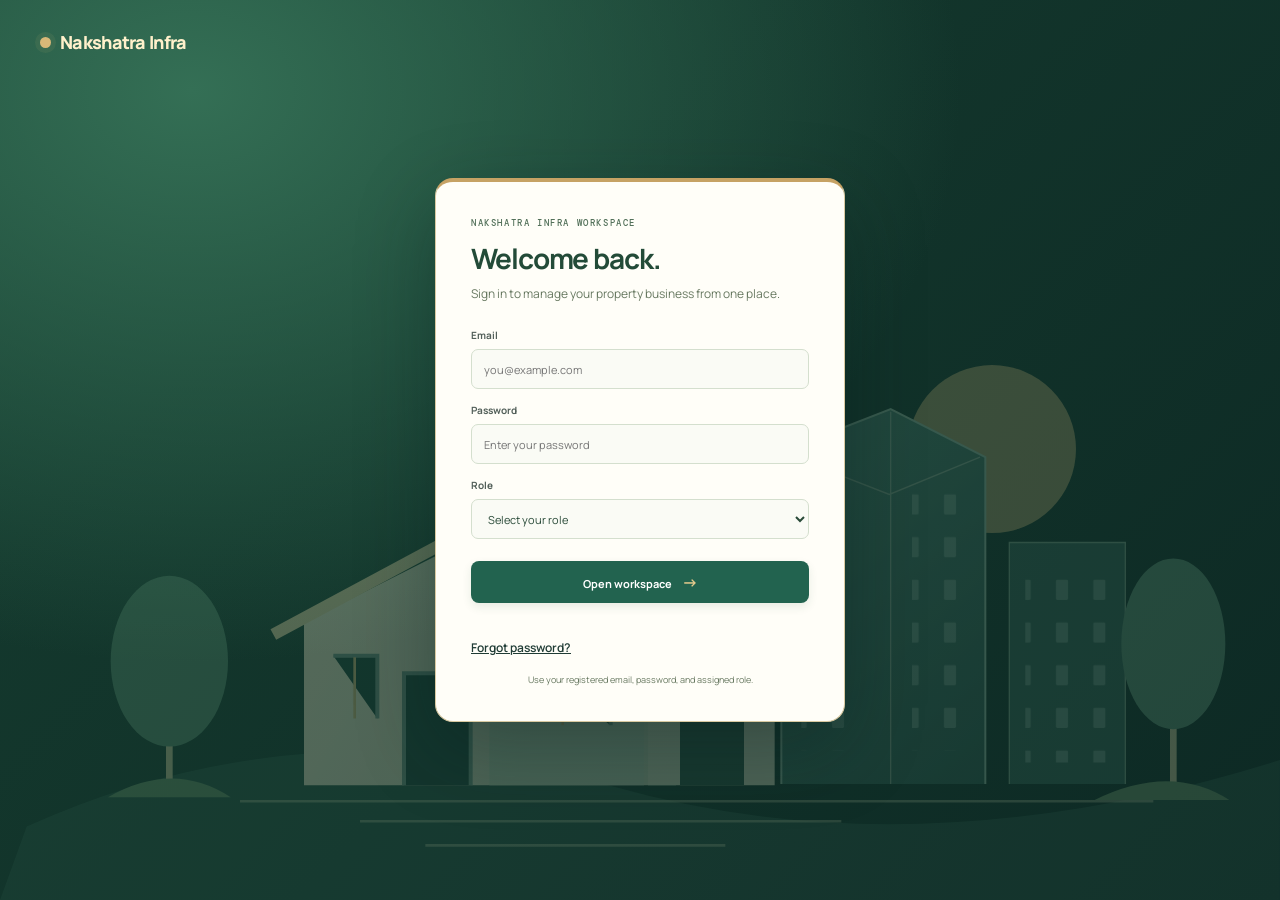
==== commit 019c41b7: "Commit" ====
--- a/src/main/resources/static/index.html
+++ b/src/main/resources/static/index.html
@@ -14,6 +14,7 @@
   <link rel="preconnect" href="https://fonts.gstatic.com" crossorigin>
   <link href="https://fonts.googleapis.com/css2?family=DM+Mono:wght@400;500&family=Manrope:wght@400;500;600;700;800&display=swap" rel="stylesheet">
   <link rel="stylesheet" href="css/style.css">
+  <link rel="stylesheet" href="css/estate-theme.css">
 </head>
 <body>
   <section class="login-screen" id="login-screen">
@@ -70,17 +71,17 @@
         <a class="nav-item" href="#customers"><span class="nav-icon">◎</span>Customers</a>
         <a class="nav-item" href="#follow-ups"><span class="nav-icon">↗</span>Follow-ups</a>
         <a class="nav-item" href="#site-visits"><span class="nav-icon">⌖</span>Site visits</a>
-        <span class="nav-label second-label">Sales &amp; finance</span>
-        <a class="nav-item" href="#bookings"><span class="nav-icon">▣</span>Bookings</a>
-        <a class="nav-item" href="#payments"><span class="nav-icon">₹</span>Payments</a>
-        <a class="nav-item" href="#commissions"><span class="nav-icon">%</span>Commissions</a>
-        <a class="nav-item" href="#expenses"><span class="nav-icon">−</span>Expenses</a>
-        <span class="nav-label second-label">Partners &amp; admin</span>
-        <a class="nav-item" href="#brokers"><span class="nav-icon">◇</span>Brokers &amp; agents</a>
-        <a class="nav-item" href="#users"><span class="nav-icon">◉</span>User management</a>
-        <a class="nav-item" href="#contacts"><span class="nav-icon">◎</span>Contacts</a>
-        <a class="nav-item" href="#reports"><span class="nav-icon">▥</span>Reports</a>
-        <a class="nav-item" href="#settings"><span class="nav-icon">⚙</span>Settings</a>
+        <span data-manager-nav class="nav-label second-label">Sales &amp; finance</span>
+        <a data-manager-nav class="nav-item" href="#bookings"><span class="nav-icon">▣</span>Bookings</a>
+        <a data-manager-nav class="nav-item" href="#payments"><span class="nav-icon">₹</span>Payments</a>
+        <a data-manager-nav class="nav-item" href="#commissions"><span class="nav-icon">%</span>Commissions</a>
+        <a data-manager-nav class="nav-item" href="#expenses"><span class="nav-icon">−</span>Expenses</a>
+        <span data-manager-nav class="nav-label second-label">Partners &amp; admin</span>
+        <a data-manager-nav class="nav-item" href="#brokers"><span class="nav-icon">◇</span>Brokers &amp; agents</a>
+        <a data-manager-nav class="nav-item" href="#users"><span class="nav-icon">◉</span>User management</a>
+        <a data-manager-nav class="nav-item" href="#contacts"><span class="nav-icon">◎</span>Contacts</a>
+        <a data-manager-nav class="nav-item" href="#reports"><span class="nav-icon">▥</span>Reports</a>
+        <a data-manager-nav class="nav-item" href="#settings"><span class="nav-icon">⚙</span>Settings</a>
         <a class="nav-item logout-link" href="#logout"><span class="nav-icon">↪</span>Logout</a>
       </nav>
 
@@ -95,6 +96,7 @@
         <button class="mobile-menu" aria-label="Open menu">☰</button>
         <div class="breadcrumb"><span>Workspace</span><b>/</b><strong>Overview</strong></div>
         <div class="top-actions">
+          <button class="quick-add" type="button"><span>+</span> Add record</button>
           <button class="icon-button" aria-label="Search">⌕</button>
           <button class="icon-button notification" aria-label="Notifications">♢<i></i></button>
           <button class="quick-add top-logout"><span>↪</span> Logout</button>
@@ -109,29 +111,37 @@
           <article class="workspace-tile tile-leads">
             <span class="tile-icon" aria-hidden="true">&#9678;</span>
             <h2>Leads</h2>
+            <div class="customer-tile-total" aria-live="polite"><strong id="lead-tile-count">—</strong><span>Total leads</span></div>
             <p>Track enquiries and follow up on new opportunities.</p>
             <button type="button" class="tile-link" id="dashboard-open-leads">View leads <span aria-hidden="true">&rarr;</span></button>
           </article>
           <article class="workspace-tile tile-customers">
             <span class="tile-icon" aria-hidden="true">&#9825;</span>
             <h2>Customers</h2>
+            <div class="customer-tile-total" aria-live="polite"><strong id="customer-tile-count">—</strong><span>Total customers</span></div>
             <p>Keep customer details and relationships in one place.</p>
             <button type="button" class="tile-link" id="dashboard-open-customers">View customers <span aria-hidden="true">&rarr;</span></button>
           </article>
-          <article class="workspace-tile tile-visits">
+          <article class="workspace-tile tile-visits" id="dashboard-open-visits" role="button" tabindex="0" aria-label="View all site visit records">
             <span class="tile-icon" aria-hidden="true">&#8962;</span>
             <h2>Site Visits</h2>
+            <div class="customer-tile-total" aria-live="polite"><strong id="visit-tile-count">—</strong><span>Leads at site visit stage</span></div>
             <p>Plan property visits and keep track of appointments.</p>
-          </article>
-          <article class="workspace-tile tile-payments">
+            <span class="tile-link">View site visits <span aria-hidden="true">&rarr;</span></span>
+          </article>
+          <article class="workspace-tile tile-payments" id="dashboard-open-payments" role="button" tabindex="0" aria-label="View pending payments">
             <span class="tile-icon" aria-hidden="true">&#8377;</span>
             <h2>Payments</h2>
+            <div class="customer-tile-total" aria-live="polite"><strong id="payment-tile-count">—</strong><span>Customers with balance due</span></div>
             <p>Stay on top of collections and payment records.</p>
-          </article>
-          <article class="workspace-tile tile-followup">
+            <span class="tile-link">View pending payments <span aria-hidden="true">&rarr;</span></span>
+          </article>
+          <article class="workspace-tile tile-followup" id="dashboard-open-followups" role="button" tabindex="0" aria-label="View all follow-up records">
             <span class="tile-icon" aria-hidden="true">&#8635;</span>
             <h2>Followup</h2>
+            <div class="customer-tile-total" aria-live="polite"><strong id="followup-tile-count">—</strong><span>Leads in follow-up</span></div>
             <p>Keep track of upcoming calls and customer follow-ups.</p>
+            <span class="tile-link">View follow-ups <span aria-hidden="true">&rarr;</span></span>
           </article>
         </section>
       </div>
@@ -146,6 +156,15 @@
           <div class="customer-table-head"><span>CUSTOMER</span><span>CONTACT</span><span>PROPERTY</span><span>CREATED</span><span>LEAD</span></div>
           <div id="customer-table-body" aria-live="polite"></div>
         </div>
+      </section>
+      <section class="user-page" id="payments-page" aria-labelledby="payments-page-title">
+        <div class="user-page-header"><div><p class="eyebrow">FINANCE / PAYMENTS</p><h1 id="payments-page-title">Pending payments</h1><p class="subhead">Customers with a remaining balance in Payment Details. Fully paid customers are excluded. Set Total Asset Value in customer payment details to calculate a balance.</p></div><button type="button" class="secondary-button" id="refresh-pending-payments">Refresh</button></div>
+        <div class="user-table-panel pending-payment-panel"><table class="pending-payment-table"><thead><tr><th scope="col">Customer</th><th scope="col">Property</th><th scope="col">Total asset value</th><th scope="col">Total paid</th><th scope="col">Remaining balance</th><th scope="col">Action</th></tr></thead><tbody id="pending-payment-body" aria-live="polite"></tbody></table></div>
+      </section>
+      <section class="user-page" id="properties-page" aria-labelledby="properties-page-title">
+        <div class="user-page-header"><div><p class="eyebrow">WORKSPACE / PROPERTIES</p><h1 id="properties-page-title">Properties</h1><p class="subhead">Browse and manage your property listings.</p></div><button type="button" class="quick-add" id="add-property">+ Add new property</button></div>
+        <div class="lead-toolbar"><label class="lead-search"><input id="property-search" type="search" placeholder="Search name, city or property ID" aria-label="Search properties"></label><select id="property-status-filter" aria-label="Filter property status"><option value="">All statuses</option><option>Available</option><option>Pending</option><option>Sold</option></select><button type="button" class="secondary-button" id="refresh-properties">Refresh</button><span id="property-list-count" aria-live="polite"></span></div>
+        <div class="user-table-panel pending-payment-panel"><table class="pending-payment-table"><thead><tr><th scope="col">Property</th><th scope="col">Type</th><th scope="col">Location</th><th scope="col">Price</th><th scope="col">Status</th><th scope="col">Actions</th></tr></thead><tbody id="property-list-body"></tbody></table></div>
       </section>
       <section class="user-page" id="users-page" aria-labelledby="users-page-title">
         <div class="user-page-header"><div><p class="eyebrow">ADMINISTRATION / USERS</p><h1 id="users-page-title">User management</h1><p class="subhead">Manage the people who work in your Nakshatra Infra workspace.</p></div><button class="quick-add add-new-user"><span>+</span> Add new user</button></div>
@@ -187,7 +206,7 @@
           <label>Mobile number<input name="mobileNumber" type="tel" placeholder="+91 98765 43210"></label>
           <label>WhatsApp number<input name="whatsappNumber" type="tel" placeholder="Same as mobile if applicable"></label>
           <label>Email<input name="email" type="email" placeholder="customer@email.com"></label>
-          <label>Interested property<input name="interestedProperty" placeholder="Property or project name"></label>
+          <label>Interested property<select name="interestedProperty" id="lead-interested-property" aria-describedby="lead-property-help"><option value="">Select a property</option></select><small id="lead-property-help" aria-live="polite"></small><button type="button" class="secondary-button" id="retry-lead-properties" hidden>Retry loading properties</button></label>
           <label>Preferred location<input name="preferredLocation" placeholder="City or locality"></label>
           <label>Property type<select name="propertyType"><option value="">Select type</option><option>Plot</option><option>Land</option><option>Apartment</option><option>Villa</option><option>Independent House</option><option>Commercial</option><option>Office</option><option>Shop</option></select></label>
           <label>Lead source<select name="leadSource"><option>Website</option><option>WhatsApp</option><option>Facebook</option><option>Instagram</option><option>Google</option><option>Referral</option><option>Broker</option><option>Walk-in</option><option>Other</option></select></label>
@@ -198,10 +217,11 @@
         </div>
         <div class="advance-paid-control">
           <label><input type="checkbox" name="advancePaidEnabled" id="lead-advance-paid"> Advance Paid</label>
-          <p>Save with Advance Paid checked to confirm conversion to a customer. An existing customer will not be duplicated or removed if you later uncheck this box.</p>
+          <p>Check Advance Paid to enter the amount, then confirm saving and converting this lead to a customer.</p>
+          <p id="lead-advance-summary" aria-live="polite"></p>
         </div>
         <label>Notes<textarea name="notes" rows="3" placeholder="What does this customer need? Add context for the assigned agent."></textarea></label>
-        <section class="lead-payments" aria-labelledby="payment-section-title">
+        <section class="lead-payments" id="customer-payment-details" aria-labelledby="payment-section-title" hidden>
           <div class="panel-heading"><div><h2 id="payment-section-title">Payment Details</h2><p>Advance and installments for this asset.</p></div><strong id="payment-status" aria-live="polite"></strong></div>
           <p id="payment-message" aria-live="polite"></p>
           <fieldset id="payment-editor" disabled>
@@ -235,7 +255,10 @@
       </form>
     </section>
   </div>
+  <script src="js/notifications.js"></script>
   <script src="js/payments.js"></script>
+  <script src="js/properties.js"></script>
   <script src="js/app.js"></script>
+  <script src="js/records.js"></script>
 </body>
 </html>
--- a/src/main/resources/static/css/style.css
+++ b/src/main/resources/static/css/style.css
@@ -81,6 +81,10 @@
 .lead-form .advance-paid-control input{width:18px;height:18px;accent-color:#357653}
 .advance-paid-control p{font-size:12px;line-height:1.6;color:#64736b;margin:10px 0 0}
 .main-content.customers-mode .page-content{display:none}
+.records-modal{max-height:90vh;overflow:auto;width:min(620px,95vw)}
+.saved-record{display:flex;justify-content:space-between;align-items:center;gap:12px;border-bottom:1px solid var(--line);padding:12px 0;overflow-wrap:anywhere}
+.records-fields label{display:block;margin-bottom:12px}
+.records-message{font-size:13px;line-height:1.5}
 .customer-table-panel{overflow-x:auto}
 .customer-table-head,.customer-record{display:grid;grid-template-columns:1.2fr 1.4fr 1.2fr 1fr .6fr;gap:16px;padding:16px 20px;min-width:700px;align-items:center;border-bottom:1px solid var(--line)}
 .customer-table-head{font:500 10px 'DM Mono';color:#64736b}
@@ -106,3 +110,13 @@
 .lead-payments button:disabled{opacity:.45;cursor:not-allowed}
 @media(max-width:1000px){.payment-summary{grid-template-columns:repeat(2,minmax(0,1fr))}}
 @media(max-width:650px){.lead-payments{padding:14px}.payment-installment{grid-template-columns:1fr}.payment-summary{grid-template-columns:1fr}}
+
+.notification-stack{position:fixed;bottom:20px;left:50%;transform:translateX(-50%);z-index:10000;display:flex;flex-direction:column;gap:12px;width:min(390px,calc(100vw - 32px));max-height:calc(100vh - 40px);overflow-y:auto;pointer-events:none}
+.action-toast{display:flex;align-items:flex-start;gap:12px;padding:16px;background:#218344;border:1px solid #218344;border-radius:10px;box-shadow:0 8px 30px #162f2426;pointer-events:auto;animation:toast-enter .2s ease-out;color:#fff}
+.action-toast-icon{display:grid;place-items:center;flex-shrink:0;width:26px;height:26px;border-radius:50%;background:#196b36;color:#fff;font-weight:800}
+.action-toast>div{flex:1;min-width:0}.action-toast strong{display:block;font-size:14px;margin-bottom:5px}.action-toast div span{display:block;font-size:13px;line-height:1.5;overflow-wrap:anywhere}
+.action-toast button{border:0;background:transparent;color:#fff;cursor:pointer;font-size:24px;line-height:1;padding:2px 6px}.action-toast button:focus-visible{outline:2px solid currentColor;outline-offset:2px}
+.action-toast-error{background:#fff;border-color:#f0c9c2;border-left-color:#b94330;color:#822d20}.action-toast-error button{color:#822d20}.action-toast-error .action-toast-icon{background:#fbe9e5;color:#b94330}
+@keyframes toast-enter{from{opacity:0;transform:translateY(8px)}to{opacity:1;transform:translateY(0)}}
+@media(prefers-reduced-motion:reduce){.action-toast{animation:none}}
+@media(max-width:600px){.notification-stack{bottom:calc(12px + env(safe-area-inset-bottom, 0px))}}
--- a/src/main/resources/static/css/estate-theme.css
+++ b/src/main/resources/static/css/estate-theme.css
@@ -0,0 +1,148 @@
+/* Nakshatra Infra: forest green, limestone, sage and brushed gold. */
+[data-manager-nav][hidden] { display:none !important; }
+:root {
+  --ink:#203c35; --muted:#63766d; --line:#dce4d9; --canvas:#f3f4ed;
+  --panel:#fffefb; --coral:#26715e; --coral-soft:#e3f0e8;
+  --yellow:#c4a261; --green:#28734e; --nav:#153d33; --nav-muted:#bed0c5;
+  --shadow:0 8px 28px rgba(30,65,48,.07);
+}
+body { background:var(--canvas); color:var(--ink); }
+.main-content,.lead-page.active,.user-page.active {
+  background-color:#f3f4ed;
+  background-image:radial-gradient(ellipse at 95% 0%,#dbe9dd 0,transparent 48%),linear-gradient(135deg,#faf8f0 0%,#f1f5ef 100%);
+}
+.sidebar { background:linear-gradient(160deg,#1c4a3e 0%,#10352e 65%,#122d2a 100%); border-right:1px solid #274f43; }
+.brand-mark { color:#fff8e6; }
+.brand-dot { background:#d8b878; box-shadow:0 0 0 5px #d8b87814; }
+.workspace-switcher { background:#ffffff08; border-color:#ffffff18; border-radius:12px; }
+.workspace-avatar,.user-avatar { background:#d4ba83; color:#173c32; }
+.nav-label { color:#a0b9aa; letter-spacing:1.5px; }
+.nav-item { border:1px solid transparent; }
+.nav-item:hover { background:#ffffff0b; color:#fff7e8; }
+.nav-item.active { background:#ffffff12; border-color:#c6af733d; color:#f6e6bd; box-shadow:inset 3px 0 #d7b779; }
+.nav-count { background:#ffffff12; color:#e1ebdf; }
+.nav-count.warning { background:#b7984b2b; color:#f1d69d; }
+.help-card { background:#ffffff07; border:1px solid #ffffff16; border-radius:12px; }
+.sidebar-footer { border-color:#ffffff15; }
+.topbar { background:#fffefbf2; border-bottom:1px solid #dce4d9; box-shadow:0 3px 16px #24493604; }
+.breadcrumb { color:#687c70; }
+.breadcrumb strong { color:#244d3c; }
+.quick-add,.login-button,.status-path-save {
+  background:#22634f; color:#fff; border-radius:8px; box-shadow:0 4px 10px #1d51301a;
+  transition:background .18s ease,box-shadow .18s ease;
+}
+.quick-add:hover,.login-button:hover,.status-path-save:hover { background:#164735; box-shadow:0 6px 16px #1d513029; }
+.login-button span { color:#e5ca8d; }
+.secondary-button { color:#385d4b; border-color:#ceddce; background:#fcfdf8; border-radius:8px; }
+.secondary-button:hover { background:#e9f1e7; }
+.eyebrow { color:#527059; letter-spacing:1.6px; }
+.subhead { color:#65786a; line-height:1.7; }
+.welcome-row {
+  position:relative; overflow:hidden; isolation:isolate; min-height:235px; padding:40px;
+  border:1px solid #335f4d; border-radius:20px; margin-bottom:28px;
+  background:linear-gradient(110deg,#173f33,#285846); box-shadow:0 16px 32px #25463213;
+}
+.welcome-row::after {
+  content:""; position:absolute; z-index:-1; inset:0;
+  background:url('../images/estate-skyline.svg') right center / auto 110% no-repeat;
+  opacity:.86; pointer-events:none;
+  mask-image:linear-gradient(to right,transparent 35%,#000 65%);
+}
+.welcome-row>div { max-width:65%; }
+.welcome-row .eyebrow { color:#dfc489; }
+.welcome-row h1 { color:#fffaf0; font-size:clamp(25px,2.5vw,37px); letter-spacing:-1px; line-height:1.25; }
+.welcome-row .subhead { color:#d5e2d6; max-width:400px; }
+.workspace-tile { border-radius:16px; border:1px solid #dbe5d9; background:#fffefb; position:relative; overflow:hidden; transition:transform .2s ease,box-shadow .2s ease; }
+.workspace-tile::before { content:""; position:absolute; height:4px; left:0; right:0; top:0; background:var(--tile-accent,#477962); }
+.workspace-tile:hover { transform:translateY(-3px); box-shadow:0 12px 28px #254b3414; }
+.workspace-tile h2 { color:#284d3b; }
+.workspace-tile p { color:#667768; line-height:1.8; }
+.tile-leads { --tile-accent:#417b62; background:linear-gradient(145deg,#fffefb,#edf5ee); }
+.tile-customers { --tile-accent:#b38d49; background:linear-gradient(145deg,#fffefb,#f7f0df); }
+.customer-tile-total { display:flex;align-items:baseline;gap:10px;margin:12px 0;flex-wrap:wrap; }
+.customer-tile-total strong { font-size:34px;line-height:1.1;letter-spacing:-1px;color:#795d26;font-variant-numeric:tabular-nums; }
+.customer-tile-total span { font-size:11px;color:#726447; }
+.tile-leads .customer-tile-total strong { color:#2f664b; }
+.tile-visits .customer-tile-total strong { color:#326568; }
+.tile-payments .customer-tile-total strong { color:#885f28; }
+.tile-followup .customer-tile-total strong { color:#536b34; }
+.tile-visits { --tile-accent:#52898b; background:linear-gradient(145deg,#fffefb,#eaf3f1); }
+.tile-payments { --tile-accent:#b68850; background:linear-gradient(145deg,#fffefb,#f8eedf); }
+.tile-followup { --tile-accent:#758b5d; background:linear-gradient(145deg,#fffefb,#eff2e4); }
+.tile-icon { background:#dcece0; color:#2f664b; }
+.tile-customers .tile-icon { background:#eee2c4; color:#795d26; }
+.tile-visits .tile-icon { background:#d7eae7; color:#326568; }
+.tile-payments .tile-icon { background:#f0dfc4; color:#885f28; }
+.tile-followup .tile-icon { background:#e1e9cf; color:#536b34; }
+.tile-link { color:#285e44; }
+.lead-table-panel,.user-table-panel,.panel { border-radius:12px; background:#fffefc; box-shadow:var(--shadow); }
+.lead-table-head,.user-table-head,.customer-table-head { background:#eaf0e6; color:#50654c; letter-spacing:.6px; }
+.lead-row:hover,.user-row-record:hover,.customer-record:hover { background:#f1f6ed; }
+.lead-person small,.lead-interest small,.user-row-record,.customer-record small { color:#627569; }
+.lead-avatar,.user-record-avatar { background:#e0ebdd; color:#3b6447; }
+.lead-empty,.lead-result-count { color:#637567; }
+.lead-page-header,.user-page-header { border-bottom:1px solid #d8e1d2; padding-bottom:22px; }
+.modal-backdrop { background:rgba(11,32,25,.64); backdrop-filter:blur(5px); }
+.add-modal { background:#fffef9; border:1px solid #dce5d4; border-radius:16px; box-shadow:0 24px 80px #08291d40; }
+.modal-header { border-bottom:1px solid #e2e8db; padding-bottom:18px; }
+.lead-form input,.lead-form select,.lead-form textarea,.user-form input,.user-form select,.login-card input,.login-card select {
+  background:#fafbf5; border-color:#d4dfce; border-radius:7px; color:#294a38;
+}
+.lead-form input:focus,.lead-form select:focus,.lead-form textarea:focus,.user-form input:focus,.user-form select:focus,.login-card input:focus,.login-card select:focus {
+  border-color:#568b6c; box-shadow:0 0 0 3px #387c5015;
+}
+input[type="checkbox"],input[type="radio"] { accent-color:#2a7550; }
+.lead-status-step>span { background:#e5ebdf; color:#47613e; }
+.lead-status-step.is-complete>span { background:#80a980; color:#143821; }
+.lead-status-step input:checked+span { background:#28684b; color:#fff; }
+.lead-category.category-hot { color:#994e31; background:#f9e8db; }
+.advance-paid-control { border-color:#d6e2cb; background:#eff5e8; }
+.lead-payments { background:linear-gradient(135deg,#eef4e8,#f6f2e4); border-color:#d7e2cc; }
+.payment-summary>div,.payment-summary>label,.payment-installment { background:#fffef9; border-color:#dce4d2; }
+.payment-summary .payment-balance { background:#235b41; color:#fff9e4; }
+.payment-summary .payment-balance span { color:#d1e0c9; }
+.login-screen {
+  position:relative; isolation:isolate; overflow:hidden;
+  background:radial-gradient(ellipse at 15% 10%,#346f55 0,transparent 50%),linear-gradient(135deg,#163d30,#0d2924);
+}
+.login-screen::before {
+  content:""; position:absolute; z-index:-1; inset:0; pointer-events:none;
+  background:url('../images/estate-skyline.svg') center bottom / max(1100px,100vw) auto no-repeat; opacity:.3;
+}
+.login-card { background:#fffef8; border:1px solid #d9c9a1; border-top:4px solid #c6a264; border-radius:18px; box-shadow:0 25px 80px #061b1a55; }
+.login-card h1 { color:#234b38; }
+.login-copy,.login-hint { color:#687961; }
+.login-brand { color:#fff1cb; }
+.login-card a { color:#296346; }
+.login-error { color:#ae4031; }
+.saved-record { border-color:#e0e6d8; }
+button:focus-visible,a:focus-visible { outline:2px solid #bc9452; outline-offset:3px; }
+/* Keep the requested solid green, bottom-centred success notifications. */
+.action-toast:not(.action-toast-error) { background:#218344; border-color:#218344; color:white; }
+@media(max-width:1100px) { .welcome-row { padding:30px; } }
+@media(max-width:780px) {
+  .welcome-row { padding:28px 24px; min-height:210px; border-radius:14px; }
+  .welcome-row>div { max-width:100%; }
+  .welcome-row::after { opacity:.25; mask-image:linear-gradient(to right,transparent,#000); }
+  .login-brand { position:static; margin-bottom:26px; }
+  .login-screen { padding:28px 20px; }
+}
+@media(prefers-reduced-motion:reduce) { .workspace-tile,.quick-add,.login-button { transition:none; } .workspace-tile:hover { transform:none; } }
+
+#dashboard-open-followups,#dashboard-open-visits{cursor:pointer}
+#dashboard-open-followups:focus-visible,#dashboard-open-visits:focus-visible{outline:3px solid #536b34;outline-offset:4px}
+#dashboard-open-followups .tile-link,#dashboard-open-visits .tile-link{display:inline-block}
+#dashboard-open-payments{cursor:pointer}
+#dashboard-open-payments:focus-visible{outline:3px solid #885f28;outline-offset:4px}
+#dashboard-open-payments .tile-link{display:inline-block}
+.pending-payment-panel{overflow-x:auto}
+.pending-payment-table{width:100%;min-width:700px;border-collapse:collapse;text-align:left;font-size:12px}
+.pending-payment-table th{padding:16px;background:#eaf0e6;color:#50654c;font-size:11px}
+.pending-payment-table td{padding:16px;border-bottom:1px solid #e0e6d8}
+.pending-payment-table tbody tr:hover{background:#f1f6ed}
+.property-editor{width:min(680px,calc(100vw - 32px));max-height:90vh;margin:auto;padding:26px;overflow:auto;color:var(--ink)}
+.property-editor::backdrop{background:rgba(11,32,25,.64);backdrop-filter:blur(5px)}
+.property-editor textarea{width:100%;border:1px solid #d4dfce;border-radius:7px;background:#fafbf5;padding:10px;color:#294a38;font:inherit;resize:vertical}
+.property-row-actions{white-space:nowrap}.property-row-actions button+button{margin-left:8px;color:#a43e2e}
+.property-form-actions{display:flex;justify-content:flex-end;gap:10px}.property-message{color:#a43e2e;font-size:13px}
+#property-list-count{font-size:12px;color:#637567}
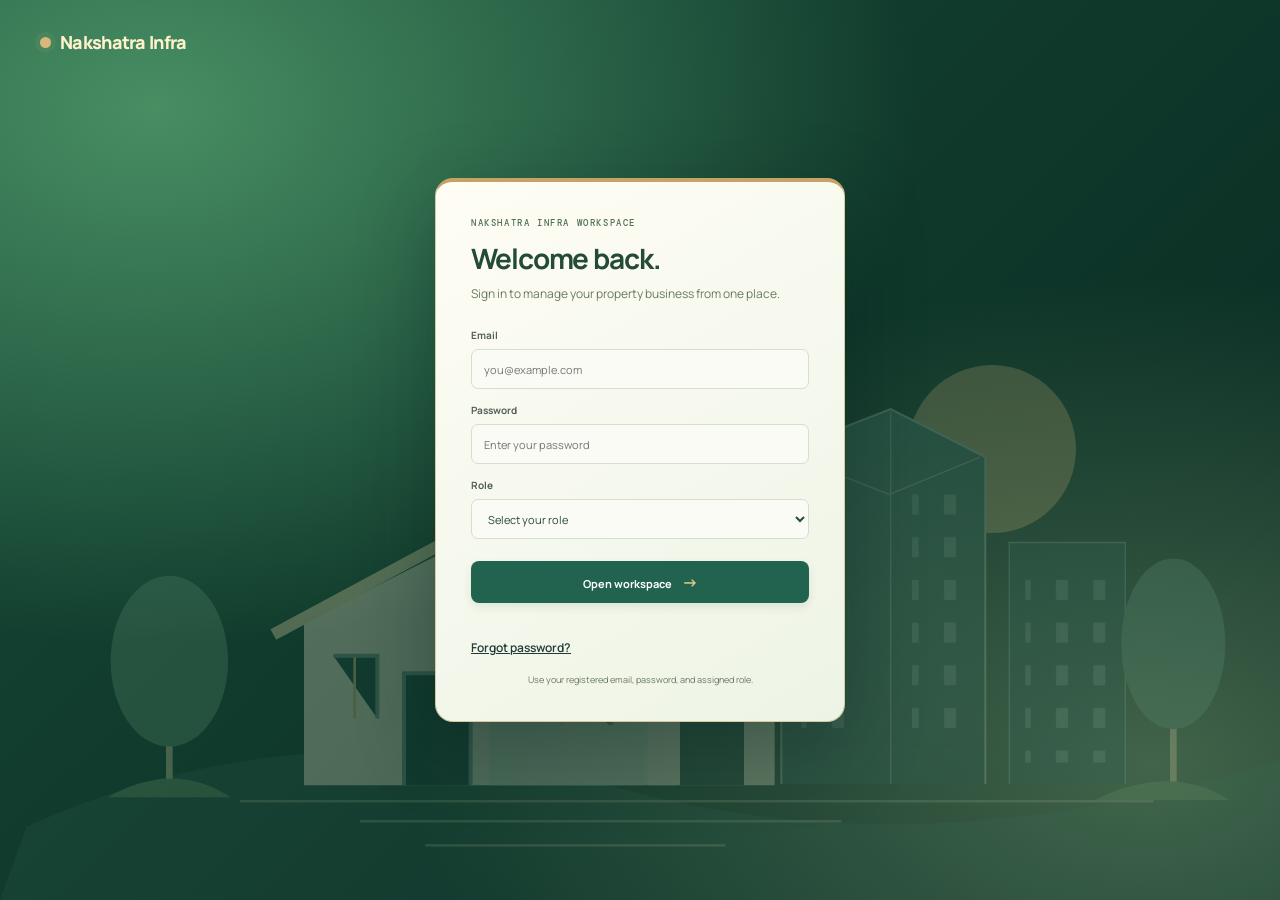
==== commit 0a4fb425: "commit" ====
--- a/src/main/resources/static/index.html
+++ b/src/main/resources/static/index.html
@@ -19,6 +19,10 @@
 <body>
   <section class="login-screen" id="login-screen">
     <div class="login-brand"><span class="brand-dot"></span><span>Nakshatra Infra</span></div>
+    <section class="login-gallery" id="login-gallery" aria-labelledby="login-gallery-title" hidden>
+      <p class="eyebrow">EXPLORE OUR PROPERTIES</p><h2 id="login-gallery-title">Find your next address.</h2>
+      <div class="login-photo-grid" id="login-photo-grid"></div>
+    </section>
     <div class="login-card">
       <p class="eyebrow">NAKSHATRA INFRA WORKSPACE</p>
       <h1>Welcome back.</h1>
@@ -26,7 +30,7 @@
       <form id="login-form">
         <label>Email<input name="username" type="email" autocomplete="username" placeholder="you@example.com" required></label>
         <label>Password<input name="password" type="password" autocomplete="current-password" placeholder="Enter your password" required></label>
-        <label>Role<select name="role" required><option value="">Select your role</option><option>Manager</option><option>Associate</option></select></label>
+        <label>Role<select name="role" required><option value="">Select your role</option><option>Admin</option><option>Manager</option><option>Associate</option></select></label>
         <button type="submit" class="login-button">Open workspace <span>→</span></button>
         <p class="login-error" id="login-error" aria-live="polite"></p>
       </form>
@@ -68,9 +72,9 @@
         <a class="nav-item" href="#calendar"><span class="nav-icon">□</span>Calendar</a>
         <span class="nav-label second-label">Manage</span>
         <a class="nav-item" href="#leads"><span class="nav-icon">◌</span>Leads<span class="nav-count" id="lead-nav-count">0</span></a>
-        <a class="nav-item" href="#customers"><span class="nav-icon">◎</span>Customers</a>
-        <a class="nav-item" href="#follow-ups"><span class="nav-icon">↗</span>Follow-ups</a>
-        <a class="nav-item" href="#site-visits"><span class="nav-icon">⌖</span>Site visits</a>
+        <a class="nav-item" href="#customers"><span class="nav-icon">◎</span>Customers<span class="nav-count" id="customer-nav-count" aria-live="polite">—</span></a>
+        <a class="nav-item" href="#follow-ups"><span class="nav-icon">↗</span>Follow-ups<span class="nav-count" id="followup-nav-count" aria-live="polite">—</span></a>
+        <a class="nav-item" href="#site-visits"><span class="nav-icon">⌖</span>Site visits<span class="nav-count" id="visit-nav-count" aria-live="polite">—</span></a>
         <span data-manager-nav class="nav-label second-label">Sales &amp; finance</span>
         <a data-manager-nav class="nav-item" href="#bookings"><span class="nav-icon">▣</span>Bookings</a>
         <a data-manager-nav class="nav-item" href="#payments"><span class="nav-icon">₹</span>Payments</a>
@@ -96,9 +100,6 @@
         <button class="mobile-menu" aria-label="Open menu">☰</button>
         <div class="breadcrumb"><span>Workspace</span><b>/</b><strong>Overview</strong></div>
         <div class="top-actions">
-          <button class="quick-add" type="button"><span>+</span> Add record</button>
-          <button class="icon-button" aria-label="Search">⌕</button>
-          <button class="icon-button notification" aria-label="Notifications">♢<i></i></button>
           <button class="quick-add top-logout"><span>↪</span> Logout</button>
         </div>
       </header>
@@ -215,6 +216,7 @@
           <label>Category<select name="category"><option>Hot</option><option selected>Warm</option><option>Cold</option></select></label>
           <label>Next follow-up<input name="nextFollowUpDate" type="date"></label>
         </div>
+        <div class="record-audit" id="lead-audit" aria-live="polite"></div>
         <div class="advance-paid-control">
           <label><input type="checkbox" name="advancePaidEnabled" id="lead-advance-paid"> Advance Paid</label>
           <p>Check Advance Paid to enter the amount, then confirm saving and converting this lead to a customer.</p>
@@ -250,11 +252,12 @@
         <label>Email ID<input name="emailId" required type="email" placeholder="priya@nakshatra.com"></label>
         <label>Phone number<input name="phoneNumber" type="tel" placeholder="+91 98765 43210"></label>
         <label>Password<input name="password" required type="password" minlength="6" placeholder="Minimum 6 characters"></label>
-        <label>Role<select name="role" required><option value="">Select role</option><option>Manager</option><option>Associate</option></select></label>
+        <label>Role<select name="role" required><option value="">Select role</option><option>Admin</option><option>Manager</option><option>Associate</option></select></label>
         <div class="user-form-footer"><span class="user-form-message" aria-live="polite"></span><button type="button" class="secondary-button user-cancel">Cancel</button><button type="submit" class="login-button save-user">Save user <span>→</span></button></div>
       </form>
     </section>
   </div>
+  <script src="js/login-gallery.js"></script>
   <script src="js/notifications.js"></script>
   <script src="js/payments.js"></script>
   <script src="js/properties.js"></script>
--- a/src/main/resources/static/css/style.css
+++ b/src/main/resources/static/css/style.css
@@ -120,3 +120,7 @@
 @keyframes toast-enter{from{opacity:0;transform:translateY(8px)}to{opacity:1;transform:translateY(0)}}
 @media(prefers-reduced-motion:reduce){.action-toast{animation:none}}
 @media(max-width:600px){.notification-stack{bottom:calc(12px + env(safe-area-inset-bottom, 0px))}}
+
+.user-actions{display:flex;align-items:center;gap:8px}.user-edit{border:1px solid var(--line);border-radius:4px;background:#fff;padding:5px 8px;color:var(--ink);cursor:pointer}
+
+.record-audit{display:flex;flex-wrap:wrap;gap:12px 24px;padding:12px 0;color:#53605a;font-size:11px;line-height:1.6}.record-audit strong{color:var(--ink)}
--- a/src/main/resources/static/css/estate-theme.css
+++ b/src/main/resources/static/css/estate-theme.css
@@ -1,30 +1,30 @@
 /* Nakshatra Infra: forest green, limestone, sage and brushed gold. */
 [data-manager-nav][hidden] { display:none !important; }
 :root {
-  --ink:#203c35; --muted:#63766d; --line:#dce4d9; --canvas:#f3f4ed;
+  --ink:#203c35; --muted:#63766d; --line:#cbdccf; --canvas:#e8efe5;
   --panel:#fffefb; --coral:#26715e; --coral-soft:#e3f0e8;
   --yellow:#c4a261; --green:#28734e; --nav:#153d33; --nav-muted:#bed0c5;
-  --shadow:0 8px 28px rgba(30,65,48,.07);
+  --shadow:0 8px 28px rgba(21,65,45,.11);
 }
 body { background:var(--canvas); color:var(--ink); }
 .main-content,.lead-page.active,.user-page.active {
-  background-color:#f3f4ed;
-  background-image:radial-gradient(ellipse at 95% 0%,#dbe9dd 0,transparent 48%),linear-gradient(135deg,#faf8f0 0%,#f1f5ef 100%);
+  background-color:#e8efe5;
+  background-image:radial-gradient(ellipse at 100% 0%,#c6dfcd 0,transparent 55%),radial-gradient(ellipse at 0% 100%,#eadbb8 0,transparent 55%),linear-gradient(135deg,#f8f4e8 0%,#e1eee3 100%);
 }
-.sidebar { background:linear-gradient(160deg,#1c4a3e 0%,#10352e 65%,#122d2a 100%); border-right:1px solid #274f43; }
+.sidebar { background:radial-gradient(ellipse at top left,#28664f 0,transparent 55%),linear-gradient(165deg,#164d3c 0%,#0b3029 65%,#08261f 100%); border-right:1px solid #274f43; }
 .brand-mark { color:#fff8e6; }
 .brand-dot { background:#d8b878; box-shadow:0 0 0 5px #d8b87814; }
 .workspace-switcher { background:#ffffff08; border-color:#ffffff18; border-radius:12px; }
 .workspace-avatar,.user-avatar { background:#d4ba83; color:#173c32; }
 .nav-label { color:#a0b9aa; letter-spacing:1.5px; }
 .nav-item { border:1px solid transparent; }
-.nav-item:hover { background:#ffffff0b; color:#fff7e8; }
-.nav-item.active { background:#ffffff12; border-color:#c6af733d; color:#f6e6bd; box-shadow:inset 3px 0 #d7b779; }
-.nav-count { background:#ffffff12; color:#e1ebdf; }
+.nav-item:hover { background:#ffffff18; color:#fff7e8; }
+.nav-item.active { background:linear-gradient(100deg,#3b7054,#29573e); border-color:#c6af733d; color:#f6e6bd; box-shadow:inset 3px 0 #d7b779; }
+.nav-count { background:#ffffff20; color:#e1ebdf; }
 .nav-count.warning { background:#b7984b2b; color:#f1d69d; }
 .help-card { background:#ffffff07; border:1px solid #ffffff16; border-radius:12px; }
 .sidebar-footer { border-color:#ffffff15; }
-.topbar { background:#fffefbf2; border-bottom:1px solid #dce4d9; box-shadow:0 3px 16px #24493604; }
+.topbar { background:linear-gradient(100deg,#fffaf0,#eaf3e8); border-bottom:1px solid #dce4d9; box-shadow:0 3px 16px #24493604; }
 .breadcrumb { color:#687c70; }
 .breadcrumb strong { color:#244d3c; }
 .quick-add,.login-button,.status-path-save {
@@ -40,7 +40,7 @@
 .welcome-row {
   position:relative; overflow:hidden; isolation:isolate; min-height:235px; padding:40px;
   border:1px solid #335f4d; border-radius:20px; margin-bottom:28px;
-  background:linear-gradient(110deg,#173f33,#285846); box-shadow:0 16px 32px #25463213;
+  background:radial-gradient(ellipse at 90% 15%,#518b60 0,transparent 55%),linear-gradient(110deg,#123e30,#296349); box-shadow:0 16px 32px #25463226;
 }
 .welcome-row::after {
   content:""; position:absolute; z-index:-1; inset:0;
@@ -57,8 +57,8 @@
 .workspace-tile:hover { transform:translateY(-3px); box-shadow:0 12px 28px #254b3414; }
 .workspace-tile h2 { color:#284d3b; }
 .workspace-tile p { color:#667768; line-height:1.8; }
-.tile-leads { --tile-accent:#417b62; background:linear-gradient(145deg,#fffefb,#edf5ee); }
-.tile-customers { --tile-accent:#b38d49; background:linear-gradient(145deg,#fffefb,#f7f0df); }
+.tile-leads { --tile-accent:#417b62; background:linear-gradient(145deg,#f5fcf5,#cce8d5); }
+.tile-customers { --tile-accent:#b38d49; background:linear-gradient(145deg,#fffaf0,#efdfb0); }
 .customer-tile-total { display:flex;align-items:baseline;gap:10px;margin:12px 0;flex-wrap:wrap; }
 .customer-tile-total strong { font-size:34px;line-height:1.1;letter-spacing:-1px;color:#795d26;font-variant-numeric:tabular-nums; }
 .customer-tile-total span { font-size:11px;color:#726447; }
@@ -66,9 +66,9 @@
 .tile-visits .customer-tile-total strong { color:#326568; }
 .tile-payments .customer-tile-total strong { color:#885f28; }
 .tile-followup .customer-tile-total strong { color:#536b34; }
-.tile-visits { --tile-accent:#52898b; background:linear-gradient(145deg,#fffefb,#eaf3f1); }
-.tile-payments { --tile-accent:#b68850; background:linear-gradient(145deg,#fffefb,#f8eedf); }
-.tile-followup { --tile-accent:#758b5d; background:linear-gradient(145deg,#fffefb,#eff2e4); }
+.tile-visits { --tile-accent:#52898b; background:linear-gradient(145deg,#f1fcfa,#c7e5df); }
+.tile-payments { --tile-accent:#b68850; background:linear-gradient(145deg,#fff8ef,#f0d9b9); }
+.tile-followup { --tile-accent:#758b5d; background:linear-gradient(145deg,#f7faee,#dce7bd); }
 .tile-icon { background:#dcece0; color:#2f664b; }
 .tile-customers .tile-icon { background:#eee2c4; color:#795d26; }
 .tile-visits .tile-icon { background:#d7eae7; color:#326568; }
@@ -76,14 +76,14 @@
 .tile-followup .tile-icon { background:#e1e9cf; color:#536b34; }
 .tile-link { color:#285e44; }
 .lead-table-panel,.user-table-panel,.panel { border-radius:12px; background:#fffefc; box-shadow:var(--shadow); }
-.lead-table-head,.user-table-head,.customer-table-head { background:#eaf0e6; color:#50654c; letter-spacing:.6px; }
-.lead-row:hover,.user-row-record:hover,.customer-record:hover { background:#f1f6ed; }
+.lead-table-head,.user-table-head,.customer-table-head { background:linear-gradient(100deg,#dcead9,#edf0dc); color:#39583e; letter-spacing:.6px; }
+.lead-row:hover,.user-row-record:hover,.customer-record:hover { background:#e5f1df; }
 .lead-person small,.lead-interest small,.user-row-record,.customer-record small { color:#627569; }
 .lead-avatar,.user-record-avatar { background:#e0ebdd; color:#3b6447; }
 .lead-empty,.lead-result-count { color:#637567; }
 .lead-page-header,.user-page-header { border-bottom:1px solid #d8e1d2; padding-bottom:22px; }
 .modal-backdrop { background:rgba(11,32,25,.64); backdrop-filter:blur(5px); }
-.add-modal { background:#fffef9; border:1px solid #dce5d4; border-radius:16px; box-shadow:0 24px 80px #08291d40; }
+.add-modal { background:linear-gradient(145deg,#fffdf5,#f0f6eb); border:1px solid #dce5d4; border-radius:16px; box-shadow:0 24px 80px #08291d40; }
 .modal-header { border-bottom:1px solid #e2e8db; padding-bottom:18px; }
 .lead-form input,.lead-form select,.lead-form textarea,.user-form input,.user-form select,.login-card input,.login-card select {
   background:#fafbf5; border-color:#d4dfce; border-radius:7px; color:#294a38;
@@ -103,13 +103,13 @@
 .payment-summary .payment-balance span { color:#d1e0c9; }
 .login-screen {
   position:relative; isolation:isolate; overflow:hidden;
-  background:radial-gradient(ellipse at 15% 10%,#346f55 0,transparent 50%),linear-gradient(135deg,#163d30,#0d2924);
+  background:radial-gradient(ellipse at 12% 12%,#478e63 0,transparent 48%),radial-gradient(ellipse at 90% 85%,#42644a 0,transparent 45%),linear-gradient(135deg,#174936,#082820);
 }
 .login-screen::before {
   content:""; position:absolute; z-index:-1; inset:0; pointer-events:none;
   background:url('../images/estate-skyline.svg') center bottom / max(1100px,100vw) auto no-repeat; opacity:.3;
 }
-.login-card { background:#fffef8; border:1px solid #d9c9a1; border-top:4px solid #c6a264; border-radius:18px; box-shadow:0 25px 80px #061b1a55; }
+.login-card { background:linear-gradient(150deg,#fffdf4,#edf4e6); border:1px solid #d9c9a1; border-top:4px solid #c6a264; border-radius:18px; box-shadow:0 25px 80px #061b1a55; }
 .login-card h1 { color:#234b38; }
 .login-copy,.login-hint { color:#687961; }
 .login-brand { color:#fff1cb; }
@@ -146,3 +146,9 @@
 .property-row-actions{white-space:nowrap}.property-row-actions button+button{margin-left:8px;color:#a43e2e}
 .property-form-actions{display:flex;justify-content:flex-end;gap:10px}.property-message{color:#a43e2e;font-size:13px}
 #property-list-count{font-size:12px;color:#637567}
+
+.property-attachments{margin:18px 0;padding:18px;border:1px dashed #8aac95;border-radius:12px;background:#edf5e8}.property-attachments h3{margin:0 0 12px;color:#284d3b}.property-attachments input[type="file"]{height:auto;padding:12px;background:#fffef9}.property-attachments p{font-size:12px;line-height:1.6;color:#536b59}.property-selected-files{padding-left:20px;font-size:12px;overflow-wrap:anywhere}.property-file-row{display:flex;align-items:center;justify-content:space-between;gap:12px;padding:10px 0;border-top:1px solid #d3e0cd}.property-file-row a{color:#205b44;overflow-wrap:anywhere;font-size:12px}.property-file-row button{flex-shrink:0}.property-saved-files{font-size:12px;color:#536b59}
+
+.login-screen.has-gallery{flex-direction:row;gap:clamp(28px,5vw,80px);padding:110px 6vw 60px;align-items:center}.has-gallery .login-card{flex:0 0 410px;max-width:100%}.login-gallery{width:min(640px,50vw);min-width:0}.login-gallery[hidden]{display:none}.login-gallery .eyebrow{color:#e5cd94}.login-gallery h2{color:#fff8e8;font-size:clamp(26px,3vw,42px);margin:12px 0;letter-spacing:-1px}.gallery-intro{color:#d6e7da;line-height:1.7;margin-bottom:24px}.login-photo-grid{display:grid;grid-template-columns:repeat(2,minmax(0,1fr));gap:14px;max-height:60vh;overflow:auto;padding:3px 8px 3px 0}.login-photo-grid a{display:grid;place-items:center;aspect-ratio:4/3;background:#315d47;border:1px solid #71967b;border-radius:14px;overflow:hidden;color:#fff1cf;text-decoration:none}.login-photo-grid img{width:100%;height:100%;object-fit:cover}.login-photo-grid a:hover{border-color:#e0bd75}.login-photo-grid a:focus-visible{outline:3px solid #e0bd75;outline-offset:2px}@media(max-width:900px){.login-screen.has-gallery{flex-direction:column;padding:90px 20px 35px;gap:28px}.has-gallery .login-card{flex:auto;order:0}.login-gallery{width:min(640px,100%);order:1}.login-photo-grid{max-height:440px}.has-gallery .login-brand{position:absolute;top:26px;left:24px;margin:0}}
+
+.login-photo-grid.login-photo-carousel{display:block;position:relative;overflow:hidden;padding:0;max-height:none;margin-top:24px;border-radius:22px;box-shadow:0 18px 40px #041d2840}.login-photo-carousel>a{aspect-ratio:4/3;width:100%;border-radius:22px}.login-photo-carousel img{display:block;object-fit:contain;background:#163d30}.login-photo-arrow{position:absolute;top:50%;transform:translateY(-50%);width:46px;height:46px;display:grid;place-items:center;padding:0;border:1px solid #ffffffaa;border-radius:50%;background:#fffdf2ed;color:#254b3b;font:32px/1 sans-serif;box-shadow:0 4px 16px #0003;cursor:pointer}.login-photo-arrow.previous{left:14px}.login-photo-arrow.next{right:14px}.login-photo-arrow:hover{background:#fff}.login-photo-arrow:disabled{opacity:.4;cursor:default}.login-photo-counter{position:absolute;right:16px;bottom:16px;padding:8px 14px;border-radius:24px;background:#102f29df;color:#fff9e9;font:600 12px 'Manrope';pointer-events:none}@media(max-width:500px){.login-photo-arrow{width:38px;height:38px}.login-photo-arrow.previous{left:8px}.login-photo-arrow.next{right:8px}}
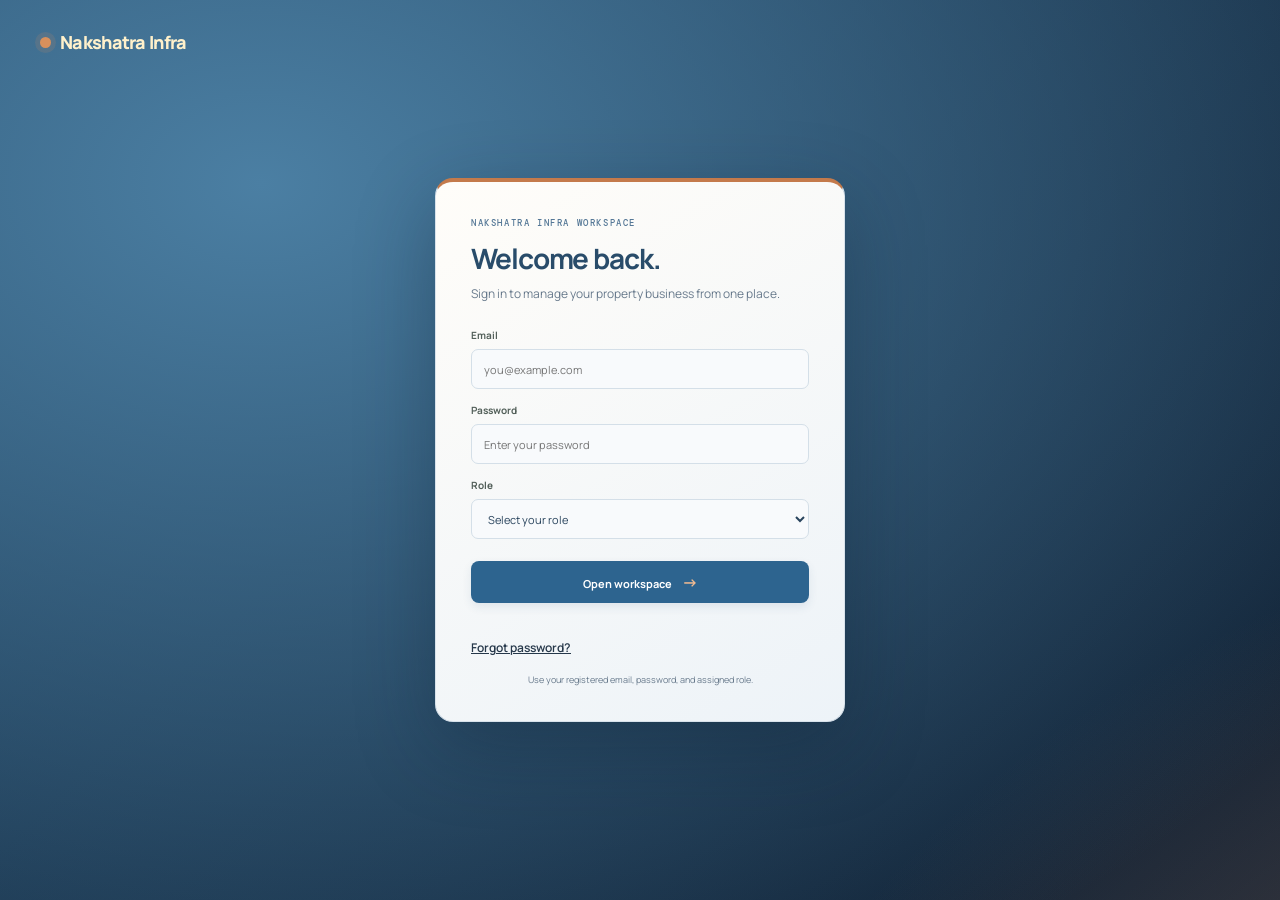
==== commit ad15af53: "Add login gallery visibility setting" ====
--- a/src/main/resources/static/index.html
+++ b/src/main/resources/static/index.html
@@ -83,7 +83,6 @@
         <span data-manager-nav class="nav-label second-label">Partners &amp; admin</span>
         <a data-manager-nav class="nav-item" href="#brokers"><span class="nav-icon">◇</span>Brokers &amp; agents</a>
         <a data-manager-nav class="nav-item" href="#users"><span class="nav-icon">◉</span>User management</a>
-        <a data-manager-nav class="nav-item" href="#contacts"><span class="nav-icon">◎</span>Contacts</a>
         <a data-manager-nav class="nav-item" href="#reports"><span class="nav-icon">▥</span>Reports</a>
         <a data-manager-nav class="nav-item" href="#settings"><span class="nav-icon">⚙</span>Settings</a>
         <a class="nav-item logout-link" href="#logout"><span class="nav-icon">↪</span>Logout</a>
@@ -170,6 +169,22 @@
       <section class="user-page" id="users-page" aria-labelledby="users-page-title">
         <div class="user-page-header"><div><p class="eyebrow">ADMINISTRATION / USERS</p><h1 id="users-page-title">User management</h1><p class="subhead">Manage the people who work in your Nakshatra Infra workspace.</p></div><button class="quick-add add-new-user"><span>+</span> Add new user</button></div>
         <div class="user-table-panel"><div class="user-table-head"><span>USER</span><span>EMAIL ID</span><span>PHONE NUMBER</span><span>ROLE</span><span>ACTION</span></div><div class="user-table-body" id="user-table-body"><div class="lead-empty">Loading users...</div></div></div>
+      </section>
+      <section class="user-page" id="settings-page" aria-labelledby="settings-page-title">
+        <div class="user-page-header"><div><p class="eyebrow">ADMINISTRATION / SETTINGS</p><h1 id="settings-page-title">Settings</h1><p class="subhead">Manage login page images and password reset email settings.</p></div></div>
+        <form id="login-gallery-setting-form" class="settings-form settings-form-spaced">
+          <label class="settings-toggle" for="login-gallery-enabled">
+            <span><strong>Show property images on login page</strong><small>Display the property photo carousel and skyline artwork before sign-in.</small></span>
+            <input id="login-gallery-enabled" name="enabled" type="checkbox">
+          </label>
+          <div class="settings-form-footer"><span id="login-gallery-setting-message" aria-live="polite"></span><button type="submit" class="login-button" id="save-login-gallery-setting">Save setting</button></div>
+        </form>
+        <form id="password-reset-email-form" class="settings-form">
+          <label for="password-reset-config-email">Password reset config email</label>
+          <input id="password-reset-config-email" name="email" type="email" maxlength="320" autocomplete="email" placeholder="name@example.com" required>
+          <p class="settings-help">This address must be authorized by your configured mail provider. SMTP credentials are managed by the application administrator.</p>
+          <div class="settings-form-footer"><span id="password-reset-email-message" aria-live="polite"></span><button type="submit" class="login-button" id="save-password-reset-email">Save settings</button></div>
+        </form>
       </section>
     </main>
   </div>
@@ -257,11 +272,11 @@
       </form>
     </section>
   </div>
-  <script src="js/login-gallery.js"></script>
   <script src="js/notifications.js"></script>
   <script src="js/payments.js"></script>
   <script src="js/properties.js"></script>
   <script src="js/app.js"></script>
+  <script src="js/login-gallery.js"></script>
   <script src="js/records.js"></script>
 </body>
 </html>
--- a/src/main/resources/static/css/estate-theme.css
+++ b/src/main/resources/static/css/estate-theme.css
@@ -1,46 +1,61 @@
-/* Nakshatra Infra: forest green, limestone, sage and brushed gold. */
+/* Nakshatra Infra: midnight blue, cool ivory and copper. */
 [data-manager-nav][hidden] { display:none !important; }
+.settings-form { max-width:620px; padding:24px; border:1px solid var(--line); border-radius:8px; background:var(--panel); box-shadow:var(--shadow); }
+.settings-form label { display:block; margin-bottom:8px; color:var(--ink); font-size:12px; font-weight:700; }
+.settings-form input { width:100%; height:44px; padding:0 12px; border:1px solid var(--line); border-radius:6px; background:#fbfcfa; color:var(--ink); font:13px 'Manrope',sans-serif; }
+.settings-form input:focus { outline:2px solid #3978a7; outline-offset:1px; }
+.settings-help { color:var(--muted); font-size:11px; line-height:1.6; }
+.settings-form-footer { display:flex; align-items:center; justify-content:flex-end; gap:12px; margin-top:18px; }
+.settings-form-footer #password-reset-email-message { margin-right:auto; color:var(--muted); font-size:11px; }
 :root {
-  --ink:#203c35; --muted:#63766d; --line:#cbdccf; --canvas:#e8efe5;
-  --panel:#fffefb; --coral:#26715e; --coral-soft:#e3f0e8;
-  --yellow:#c4a261; --green:#28734e; --nav:#153d33; --nav-muted:#bed0c5;
-  --shadow:0 8px 28px rgba(21,65,45,.11);
+  --ink:#26384a; --muted:#687a8c; --line:#d5dfe8; --canvas:#edf2f7;
+  --panel:#fbfcfe; --coral:#2d648f; --coral-soft:#e3edf5;
+  --yellow:#c47a4b; --green:#3978a7; --nav:#142b42; --nav-muted:#c0ccd7;
+  --shadow:0 8px 28px rgba(24,48,72,.11);
 }
 body { background:var(--canvas); color:var(--ink); }
 .main-content,.lead-page.active,.user-page.active {
-  background-color:#e8efe5;
-  background-image:radial-gradient(ellipse at 100% 0%,#c6dfcd 0,transparent 55%),radial-gradient(ellipse at 0% 100%,#eadbb8 0,transparent 55%),linear-gradient(135deg,#f8f4e8 0%,#e1eee3 100%);
-}
-.sidebar { background:radial-gradient(ellipse at top left,#28664f 0,transparent 55%),linear-gradient(165deg,#164d3c 0%,#0b3029 65%,#08261f 100%); border-right:1px solid #274f43; }
+  background-color:#edf2f7;
+  background-image:radial-gradient(ellipse at 100% 0%,#c9dceb 0,transparent 55%),radial-gradient(ellipse at 0% 100%,#f0ded0 0,transparent 55%),linear-gradient(135deg,#f8fafc 0%,#e4edf5 100%);
+  background-size:170% 170%,170% 170%,100% 100%;
+  background-position:0% 0%,100% 100%,50% 50%;
+  animation:workspace-background-flow 28s ease-in-out infinite alternate;
+}
+@keyframes workspace-background-flow {
+  from { background-position:0% 0%,100% 100%,50% 50%; }
+  to { background-position:100% 60%,0% 40%,50% 50%; }
+}
+.sidebar { background:radial-gradient(ellipse at top left,#356d97 0,transparent 55%),linear-gradient(165deg,#1a3c5a 0%,#142b42 65%,#0d2032 100%); border-right:1px solid #294760; }
 .brand-mark { color:#fff8e6; }
-.brand-dot { background:#d8b878; box-shadow:0 0 0 5px #d8b87814; }
+.brand-dot { background:#d9905c; box-shadow:0 0 0 5px #d9905c24; }
 .workspace-switcher { background:#ffffff08; border-color:#ffffff18; border-radius:12px; }
-.workspace-avatar,.user-avatar { background:#d4ba83; color:#173c32; }
-.nav-label { color:#a0b9aa; letter-spacing:1.5px; }
+.workspace-avatar,.user-avatar { background:#d9905c; color:#18314a; }
+.nav-label { color:#9eb4c8; letter-spacing:1.5px; }
 .nav-item { border:1px solid transparent; }
 .nav-item:hover { background:#ffffff18; color:#fff7e8; }
-.nav-item.active { background:linear-gradient(100deg,#3b7054,#29573e); border-color:#c6af733d; color:#f6e6bd; box-shadow:inset 3px 0 #d7b779; }
-.nav-count { background:#ffffff20; color:#e1ebdf; }
-.nav-count.warning { background:#b7984b2b; color:#f1d69d; }
+.nav-item.active { background:linear-gradient(100deg,#315f85,#274b6b); border-color:#d9905c55; color:#ffe5cf; box-shadow:inset 3px 0 #d9905c; }
+.nav-count { background:#ffffff20; color:#e1ebf3; }
+.nav-item .nav-count { display:inline-flex; min-width:20px; height:20px; align-items:center; justify-content:center; padding:0 6px; border-radius:999px; }
+.nav-count.warning { background:#d9905c33; color:#ffd4b5; }
 .help-card { background:#ffffff07; border:1px solid #ffffff16; border-radius:12px; }
 .sidebar-footer { border-color:#ffffff15; }
-.topbar { background:linear-gradient(100deg,#fffaf0,#eaf3e8); border-bottom:1px solid #dce4d9; box-shadow:0 3px 16px #24493604; }
-.breadcrumb { color:#687c70; }
-.breadcrumb strong { color:#244d3c; }
+.topbar { background:linear-gradient(100deg,#fffaf5,#eaf1f7); border-bottom:1px solid #d9e2eb; box-shadow:0 3px 16px #203d5908; }
+.breadcrumb { color:#687b8d; }
+.breadcrumb strong { color:#294c6a; }
 .quick-add,.login-button,.status-path-save {
-  background:#22634f; color:#fff; border-radius:8px; box-shadow:0 4px 10px #1d51301a;
+  background:#2d648f; color:#fff; border-radius:8px; box-shadow:0 4px 10px #234e711a;
   transition:background .18s ease,box-shadow .18s ease;
 }
-.quick-add:hover,.login-button:hover,.status-path-save:hover { background:#164735; box-shadow:0 6px 16px #1d513029; }
-.login-button span { color:#e5ca8d; }
-.secondary-button { color:#385d4b; border-color:#ceddce; background:#fcfdf8; border-radius:8px; }
-.secondary-button:hover { background:#e9f1e7; }
-.eyebrow { color:#527059; letter-spacing:1.6px; }
-.subhead { color:#65786a; line-height:1.7; }
+.quick-add:hover,.login-button:hover,.status-path-save:hover { background:#214e72; box-shadow:0 6px 16px #234e7129; }
+.login-button span { color:#f2bb91; }
+.secondary-button { color:#365b7a; border-color:#d4dfe8; background:#fbfcfe; border-radius:8px; }
+.secondary-button:hover { background:#eaf1f7; }
+.eyebrow { color:#547796; letter-spacing:1.6px; }
+.subhead { color:#66798b; line-height:1.7; }
 .welcome-row {
   position:relative; overflow:hidden; isolation:isolate; min-height:235px; padding:40px;
-  border:1px solid #335f4d; border-radius:20px; margin-bottom:28px;
-  background:radial-gradient(ellipse at 90% 15%,#518b60 0,transparent 55%),linear-gradient(110deg,#123e30,#296349); box-shadow:0 16px 32px #25463226;
+  border:1px solid #31536f; border-radius:20px; margin-bottom:28px;
+  background:radial-gradient(ellipse at 90% 15%,#487ba1 0,transparent 55%),linear-gradient(110deg,#18344d,#2d5b7d); box-shadow:0 16px 32px #1d3c5826;
 }
 .welcome-row::after {
   content:""; position:absolute; z-index:-1; inset:0;
@@ -49,76 +64,79 @@
   mask-image:linear-gradient(to right,transparent 35%,#000 65%);
 }
 .welcome-row>div { max-width:65%; }
-.welcome-row .eyebrow { color:#dfc489; }
+.welcome-row .eyebrow { color:#f0bb91; }
 .welcome-row h1 { color:#fffaf0; font-size:clamp(25px,2.5vw,37px); letter-spacing:-1px; line-height:1.25; }
-.welcome-row .subhead { color:#d5e2d6; max-width:400px; }
-.workspace-tile { border-radius:16px; border:1px solid #dbe5d9; background:#fffefb; position:relative; overflow:hidden; transition:transform .2s ease,box-shadow .2s ease; }
+.welcome-row .subhead { color:#d6e2ed; max-width:400px; }
+.workspace-tile { border-radius:16px; border:1px solid #dbe3eb; background:#fbfcfe; position:relative; overflow:hidden; transition:transform .2s ease,box-shadow .2s ease; }
 .workspace-tile::before { content:""; position:absolute; height:4px; left:0; right:0; top:0; background:var(--tile-accent,#477962); }
 .workspace-tile:hover { transform:translateY(-3px); box-shadow:0 12px 28px #254b3414; }
-.workspace-tile h2 { color:#284d3b; }
-.workspace-tile p { color:#667768; line-height:1.8; }
-.tile-leads { --tile-accent:#417b62; background:linear-gradient(145deg,#f5fcf5,#cce8d5); }
-.tile-customers { --tile-accent:#b38d49; background:linear-gradient(145deg,#fffaf0,#efdfb0); }
+.workspace-tile h2 { color:#294c6a; }
+.workspace-tile p { color:#66798b; line-height:1.8; }
+.tile-leads { --tile-accent:#3978a7; background:linear-gradient(145deg,#f5f9fc,#d7e6f1); }
+.tile-customers { --tile-accent:#c47a4b; background:linear-gradient(145deg,#fffaf5,#f2e0d2); }
 .customer-tile-total { display:flex;align-items:baseline;gap:10px;margin:12px 0;flex-wrap:wrap; }
-.customer-tile-total strong { font-size:34px;line-height:1.1;letter-spacing:-1px;color:#795d26;font-variant-numeric:tabular-nums; }
-.customer-tile-total span { font-size:11px;color:#726447; }
-.tile-leads .customer-tile-total strong { color:#2f664b; }
-.tile-visits .customer-tile-total strong { color:#326568; }
-.tile-payments .customer-tile-total strong { color:#885f28; }
-.tile-followup .customer-tile-total strong { color:#536b34; }
-.tile-visits { --tile-accent:#52898b; background:linear-gradient(145deg,#f1fcfa,#c7e5df); }
-.tile-payments { --tile-accent:#b68850; background:linear-gradient(145deg,#fff8ef,#f0d9b9); }
-.tile-followup { --tile-accent:#758b5d; background:linear-gradient(145deg,#f7faee,#dce7bd); }
-.tile-icon { background:#dcece0; color:#2f664b; }
-.tile-customers .tile-icon { background:#eee2c4; color:#795d26; }
-.tile-visits .tile-icon { background:#d7eae7; color:#326568; }
-.tile-payments .tile-icon { background:#f0dfc4; color:#885f28; }
-.tile-followup .tile-icon { background:#e1e9cf; color:#536b34; }
-.tile-link { color:#285e44; }
-.lead-table-panel,.user-table-panel,.panel { border-radius:12px; background:#fffefc; box-shadow:var(--shadow); }
-.lead-table-head,.user-table-head,.customer-table-head { background:linear-gradient(100deg,#dcead9,#edf0dc); color:#39583e; letter-spacing:.6px; }
-.lead-row:hover,.user-row-record:hover,.customer-record:hover { background:#e5f1df; }
-.lead-person small,.lead-interest small,.user-row-record,.customer-record small { color:#627569; }
-.lead-avatar,.user-record-avatar { background:#e0ebdd; color:#3b6447; }
-.lead-empty,.lead-result-count { color:#637567; }
-.lead-page-header,.user-page-header { border-bottom:1px solid #d8e1d2; padding-bottom:22px; }
-.modal-backdrop { background:rgba(11,32,25,.64); backdrop-filter:blur(5px); }
-.add-modal { background:linear-gradient(145deg,#fffdf5,#f0f6eb); border:1px solid #dce5d4; border-radius:16px; box-shadow:0 24px 80px #08291d40; }
-.modal-header { border-bottom:1px solid #e2e8db; padding-bottom:18px; }
+.customer-tile-total strong { font-size:34px;line-height:1.1;letter-spacing:-1px;color:#a95e34;font-variant-numeric:tabular-nums; }
+.customer-tile-total span { font-size:11px;color:#726a64; }
+.tile-leads .customer-tile-total strong { color:#315f85; }
+.tile-visits .customer-tile-total strong { color:#4b718a; }
+.tile-payments .customer-tile-total strong { color:#a95e34; }
+.tile-followup .customer-tile-total strong { color:#695b83; }
+.tile-visits { --tile-accent:#628fa7; background:linear-gradient(145deg,#f3f9fc,#d5e7ef); }
+.tile-payments { --tile-accent:#c47a4b; background:linear-gradient(145deg,#fff9f4,#f1ddcd); }
+.tile-followup { --tile-accent:#85759f; background:linear-gradient(145deg,#faf8fc,#e5e0ef); }
+.tile-icon { background:#dce9f2; color:#315f85; }
+.tile-customers .tile-icon { background:#f2dfd1; color:#a95e34; }
+.tile-visits .tile-icon { background:#dcebf1; color:#4b718a; }
+.tile-payments .tile-icon { background:#f2dfd1; color:#a95e34; }
+.tile-followup .tile-icon { background:#e7e1ef; color:#695b83; }
+.tile-link { color:#315f85; }
+.lead-table-panel,.user-table-panel,.panel { border-radius:12px; background:#fbfcfe; box-shadow:var(--shadow); }
+.lead-table-head,.user-table-head,.customer-table-head { background:linear-gradient(100deg,#dce8f1,#edf2f7); color:#3a5973; letter-spacing:.6px; }
+.lead-row:hover,.user-row-record:hover,.customer-record:hover { background:#eaf1f7; }
+.lead-person small,.lead-interest small,.user-row-record,.customer-record small { color:#687a8c; }
+.lead-avatar,.user-record-avatar { background:#dce8f1; color:#315f85; }
+.lead-empty,.lead-result-count { color:#687a8c; }
+.lead-page-header,.user-page-header { border-bottom:1px solid #d8e1ea; padding-bottom:22px; }
+.modal-backdrop { background:rgba(15,31,47,.68); backdrop-filter:blur(5px); }
+.add-modal { background:linear-gradient(145deg,#fffdf9,#edf3f8); border:1px solid #d8e2eb; border-radius:16px; box-shadow:0 24px 80px #102b4340; }
+.modal-header { border-bottom:1px solid #e0e7ee; padding-bottom:18px; }
 .lead-form input,.lead-form select,.lead-form textarea,.user-form input,.user-form select,.login-card input,.login-card select {
-  background:#fafbf5; border-color:#d4dfce; border-radius:7px; color:#294a38;
+  background:#f8fafc; border-color:#d4dfe8; border-radius:7px; color:#29445d;
 }
 .lead-form input:focus,.lead-form select:focus,.lead-form textarea:focus,.user-form input:focus,.user-form select:focus,.login-card input:focus,.login-card select:focus {
-  border-color:#568b6c; box-shadow:0 0 0 3px #387c5015;
-}
-input[type="checkbox"],input[type="radio"] { accent-color:#2a7550; }
-.lead-status-step>span { background:#e5ebdf; color:#47613e; }
-.lead-status-step.is-complete>span { background:#80a980; color:#143821; }
-.lead-status-step input:checked+span { background:#28684b; color:#fff; }
+  border-color:#5a87aa; box-shadow:0 0 0 3px #3978a71c;
+}
+input[type="checkbox"],input[type="radio"] { accent-color:#2d648f; }
+.lead-status-step>span { background:#e5ecf2; color:#4d6275; }
+.lead-status-step.is-complete>span { background:#a9c6dc; color:#18344d; }
+.lead-status-step input:checked+span { background:#315f85; color:#fff; }
 .lead-category.category-hot { color:#994e31; background:#f9e8db; }
-.advance-paid-control { border-color:#d6e2cb; background:#eff5e8; }
-.lead-payments { background:linear-gradient(135deg,#eef4e8,#f6f2e4); border-color:#d7e2cc; }
-.payment-summary>div,.payment-summary>label,.payment-installment { background:#fffef9; border-color:#dce4d2; }
-.payment-summary .payment-balance { background:#235b41; color:#fff9e4; }
-.payment-summary .payment-balance span { color:#d1e0c9; }
+.advance-paid-control { border-color:#d8e2ea; background:#eef3f7; }
+.lead-payments { background:linear-gradient(135deg,#eaf1f7,#f7eee8); border-color:#d7e1ea; }
+.payment-summary>div,.payment-summary>label,.payment-installment { background:#fbfcfe; border-color:#dce4ec; }
+.payment-summary .payment-balance { background:#315f85; color:#fff9f3; }
+.payment-summary .payment-balance span { color:#d7e5f0; }
 .login-screen {
   position:relative; isolation:isolate; overflow:hidden;
   background:radial-gradient(ellipse at 12% 12%,#478e63 0,transparent 48%),radial-gradient(ellipse at 90% 85%,#42644a 0,transparent 45%),linear-gradient(135deg,#174936,#082820);
-}
-.login-screen::before {
-  content:""; position:absolute; z-index:-1; inset:0; pointer-events:none;
-  background:url('../images/estate-skyline.svg') center bottom / max(1100px,100vw) auto no-repeat; opacity:.3;
-}
-.login-card { background:linear-gradient(150deg,#fffdf4,#edf4e6); border:1px solid #d9c9a1; border-top:4px solid #c6a264; border-radius:18px; box-shadow:0 25px 80px #061b1a55; }
-.login-card h1 { color:#234b38; }
+  background-size:170% 170%,170% 170%,100% 100%;
+  background-position:0% 0%,100% 100%,50% 50%;
+  animation:login-background-flow 24s ease-in-out infinite alternate;
+}
+@keyframes login-background-flow {
+  from { background-position:0% 0%,100% 100%,50% 50%; }
+  to { background-position:100% 60%,0% 40%,50% 50%; }
+}
+.login-card { background:linear-gradient(150deg,#fffdf9,#edf3f8); border:1px solid #d4dfe8; border-top:4px solid #c47a4b; border-radius:18px; box-shadow:0 25px 80px #0b1d2f55; }
+.login-card h1 { color:#294c6a; }
 .login-copy,.login-hint { color:#687961; }
 .login-brand { color:#fff1cb; }
-.login-card a { color:#296346; }
+.login-card a { color:#315f85; }
 .login-error { color:#ae4031; }
-.saved-record { border-color:#e0e6d8; }
+.saved-record { border-color:#dce4ec; }
 button:focus-visible,a:focus-visible { outline:2px solid #bc9452; outline-offset:3px; }
-/* Keep the requested solid green, bottom-centred success notifications. */
-.action-toast:not(.action-toast-error) { background:#218344; border-color:#218344; color:white; }
+/* Keep success notifications aligned with the blue and copper palette. */
+.action-toast:not(.action-toast-error) { background:#315f85; border-color:#315f85; color:white; }
 @media(max-width:1100px) { .welcome-row { padding:30px; } }
 @media(max-width:780px) {
   .welcome-row { padding:28px 24px; min-height:210px; border-radius:14px; }
@@ -127,28 +145,97 @@
   .login-brand { position:static; margin-bottom:26px; }
   .login-screen { padding:28px 20px; }
 }
-@media(prefers-reduced-motion:reduce) { .workspace-tile,.quick-add,.login-button { transition:none; } .workspace-tile:hover { transform:none; } }
+@media(prefers-reduced-motion:reduce) {
+  .workspace-tile,.quick-add,.login-button { transition:none; }
+  .workspace-tile:hover { transform:none; }
+  .login-screen,.main-content,.lead-page.active,.user-page.active { animation:none; }
+}
 
 #dashboard-open-followups,#dashboard-open-visits{cursor:pointer}
-#dashboard-open-followups:focus-visible,#dashboard-open-visits:focus-visible{outline:3px solid #536b34;outline-offset:4px}
+#dashboard-open-followups:focus-visible,#dashboard-open-visits:focus-visible{outline:3px solid #547a9c;outline-offset:4px}
 #dashboard-open-followups .tile-link,#dashboard-open-visits .tile-link{display:inline-block}
 #dashboard-open-payments{cursor:pointer}
-#dashboard-open-payments:focus-visible{outline:3px solid #885f28;outline-offset:4px}
+#dashboard-open-payments:focus-visible{outline:3px solid #b36b42;outline-offset:4px}
 #dashboard-open-payments .tile-link{display:inline-block}
 .pending-payment-panel{overflow-x:auto}
 .pending-payment-table{width:100%;min-width:700px;border-collapse:collapse;text-align:left;font-size:12px}
-.pending-payment-table th{padding:16px;background:#eaf0e6;color:#50654c;font-size:11px}
-.pending-payment-table td{padding:16px;border-bottom:1px solid #e0e6d8}
-.pending-payment-table tbody tr:hover{background:#f1f6ed}
+.pending-payment-table th{padding:16px;background:#e6edf4;color:#435f78;font-size:11px}
+.pending-payment-table td{padding:16px;border-bottom:1px solid #dfe6ed}
+.pending-payment-table tbody tr:hover{background:#f0f4f8}
 .property-editor{width:min(680px,calc(100vw - 32px));max-height:90vh;margin:auto;padding:26px;overflow:auto;color:var(--ink)}
-.property-editor::backdrop{background:rgba(11,32,25,.64);backdrop-filter:blur(5px)}
-.property-editor textarea{width:100%;border:1px solid #d4dfce;border-radius:7px;background:#fafbf5;padding:10px;color:#294a38;font:inherit;resize:vertical}
+.property-editor::backdrop{background:rgba(15,31,47,.68);backdrop-filter:blur(5px)}
+.property-editor textarea{width:100%;border:1px solid #d4dfe8;border-radius:7px;background:#f8fafc;padding:10px;color:#29445d;font:inherit;resize:vertical}
 .property-row-actions{white-space:nowrap}.property-row-actions button+button{margin-left:8px;color:#a43e2e}
 .property-form-actions{display:flex;justify-content:flex-end;gap:10px}.property-message{color:#a43e2e;font-size:13px}
 #property-list-count{font-size:12px;color:#637567}
 
-.property-attachments{margin:18px 0;padding:18px;border:1px dashed #8aac95;border-radius:12px;background:#edf5e8}.property-attachments h3{margin:0 0 12px;color:#284d3b}.property-attachments input[type="file"]{height:auto;padding:12px;background:#fffef9}.property-attachments p{font-size:12px;line-height:1.6;color:#536b59}.property-selected-files{padding-left:20px;font-size:12px;overflow-wrap:anywhere}.property-file-row{display:flex;align-items:center;justify-content:space-between;gap:12px;padding:10px 0;border-top:1px solid #d3e0cd}.property-file-row a{color:#205b44;overflow-wrap:anywhere;font-size:12px}.property-file-row button{flex-shrink:0}.property-saved-files{font-size:12px;color:#536b59}
+.property-attachments{margin:18px 0;padding:18px;border:1px dashed #89a8c1;border-radius:12px;background:#edf3f8}.property-attachments h3{margin:0 0 12px;color:#294c6a}.property-attachments input[type="file"]{height:auto;padding:12px;background:#fbfcfe}.property-attachments p{font-size:12px;line-height:1.6;color:#536b7d}.property-selected-files{padding-left:20px;font-size:12px;overflow-wrap:anywhere}.property-file-row{display:flex;align-items:center;justify-content:space-between;gap:12px;padding:10px 0;border-top:1px solid #d5e0e9}.property-file-row a{color:#315f85;overflow-wrap:anywhere;font-size:12px}.property-file-row button{flex-shrink:0}.property-saved-files{font-size:12px;color:#536b7d}
 
 .login-screen.has-gallery{flex-direction:row;gap:clamp(28px,5vw,80px);padding:110px 6vw 60px;align-items:center}.has-gallery .login-card{flex:0 0 410px;max-width:100%}.login-gallery{width:min(640px,50vw);min-width:0}.login-gallery[hidden]{display:none}.login-gallery .eyebrow{color:#e5cd94}.login-gallery h2{color:#fff8e8;font-size:clamp(26px,3vw,42px);margin:12px 0;letter-spacing:-1px}.gallery-intro{color:#d6e7da;line-height:1.7;margin-bottom:24px}.login-photo-grid{display:grid;grid-template-columns:repeat(2,minmax(0,1fr));gap:14px;max-height:60vh;overflow:auto;padding:3px 8px 3px 0}.login-photo-grid a{display:grid;place-items:center;aspect-ratio:4/3;background:#315d47;border:1px solid #71967b;border-radius:14px;overflow:hidden;color:#fff1cf;text-decoration:none}.login-photo-grid img{width:100%;height:100%;object-fit:cover}.login-photo-grid a:hover{border-color:#e0bd75}.login-photo-grid a:focus-visible{outline:3px solid #e0bd75;outline-offset:2px}@media(max-width:900px){.login-screen.has-gallery{flex-direction:column;padding:90px 20px 35px;gap:28px}.has-gallery .login-card{flex:auto;order:0}.login-gallery{width:min(640px,100%);order:1}.login-photo-grid{max-height:440px}.has-gallery .login-brand{position:absolute;top:26px;left:24px;margin:0}}
 
 .login-photo-grid.login-photo-carousel{display:block;position:relative;overflow:hidden;padding:0;max-height:none;margin-top:24px;border-radius:22px;box-shadow:0 18px 40px #041d2840}.login-photo-carousel>a{aspect-ratio:4/3;width:100%;border-radius:22px}.login-photo-carousel img{display:block;object-fit:contain;background:#163d30}.login-photo-arrow{position:absolute;top:50%;transform:translateY(-50%);width:46px;height:46px;display:grid;place-items:center;padding:0;border:1px solid #ffffffaa;border-radius:50%;background:#fffdf2ed;color:#254b3b;font:32px/1 sans-serif;box-shadow:0 4px 16px #0003;cursor:pointer}.login-photo-arrow.previous{left:14px}.login-photo-arrow.next{right:14px}.login-photo-arrow:hover{background:#fff}.login-photo-arrow:disabled{opacity:.4;cursor:default}.login-photo-counter{position:absolute;right:16px;bottom:16px;padding:8px 14px;border-radius:24px;background:#102f29df;color:#fff9e9;font:600 12px 'Manrope';pointer-events:none}@media(max-width:500px){.login-photo-arrow{width:38px;height:38px}.login-photo-arrow.previous{left:8px}.login-photo-arrow.next{right:8px}}
+
+/* Complete palette override: slate blue, ivory and copper. */
+:root { --ink:#26384a; --muted:#687a8c; --line:#d5dfe8; --canvas:#edf2f7; --panel:#fbfcfe; --coral:#2d648f; --coral-soft:#e3edf5; --yellow:#c47a4b; --green:#3978a7; --nav:#142b42; --nav-muted:#c0ccd7; --shadow:0 8px 28px rgba(24,48,72,.11); }
+body { background:#edf2f7; color:#26384a; }
+.main-content,.lead-page.active,.user-page.active { background-color:#edf2f7; background-image:radial-gradient(ellipse at 100% 0%,#c9dceb 0,transparent 55%),radial-gradient(ellipse at 0% 100%,#f0ded0 0,transparent 55%),linear-gradient(135deg,#f8fafc 0%,#e4edf5 100%); background-size:170% 170%,170% 170%,100% 100%; }
+.sidebar { background:radial-gradient(ellipse at top left,#356d97 0,transparent 55%),linear-gradient(165deg,#1a3c5a 0%,#142b42 65%,#0d2032 100%); border-color:#294760; }
+.brand-dot { background:#d9905c; box-shadow:0 0 0 5px #d9905c24; }
+.workspace-avatar,.user-avatar { background:#d9905c; color:#18314a; }
+.topbar { background:linear-gradient(100deg,#fffaf5,#eaf1f7); border-color:#d9e2eb; }
+.quick-add,.login-button,.status-path-save { background:#2d648f; box-shadow:0 4px 10px #234e711a; }
+.quick-add:hover,.login-button:hover,.status-path-save:hover { background:#214e72; }
+.secondary-button { color:#365b7a; border-color:#d4dfe8; background:#fbfcfe; }
+.secondary-button:hover { background:#eaf1f7; }
+.welcome-row { border-color:#31536f; background:radial-gradient(ellipse at 90% 15%,#487ba1 0,transparent 55%),linear-gradient(110deg,#18344d,#2d5b7d); }
+.welcome-row .eyebrow { color:#f0bb91; }
+.welcome-row .subhead { color:#d6e2ed; }
+.workspace-tile { border-color:#dbe3eb; background:#fbfcfe; }
+.workspace-tile h2 { color:#294c6a; }
+.workspace-tile p { color:#66798b; }
+.tile-leads { --tile-accent:#3978a7; background:linear-gradient(145deg,#f5f9fc,#d7e6f1); }
+.tile-customers,.tile-payments { --tile-accent:#c47a4b; background:linear-gradient(145deg,#fffaf5,#f2e0d2); }
+.tile-visits { --tile-accent:#628fa7; background:linear-gradient(145deg,#f3f9fc,#d5e7ef); }
+.tile-followup { --tile-accent:#85759f; background:linear-gradient(145deg,#faf8fc,#e5e0ef); }
+.tile-icon { background:#dce9f2; color:#315f85; }
+.tile-customers .tile-icon,.tile-payments .tile-icon { background:#f2dfd1; color:#a95e34; }
+.tile-visits .tile-icon { background:#dcebf1; color:#4b718a; }
+.tile-followup .tile-icon { background:#e7e1ef; color:#695b83; }
+.tile-link,.login-card a { color:#315f85; }
+.lead-table-panel,.user-table-panel,.panel,.login-card { background:#fbfcfe; border-color:#d8e2eb; }
+.lead-table-head,.user-table-head,.customer-table-head,.pending-payment-table th { background:#e6edf4; color:#435f78; }
+.lead-row:hover,.user-row-record:hover,.customer-record:hover,.pending-payment-table tbody tr:hover { background:#eaf1f7; }
+.lead-avatar,.user-record-avatar { background:#dce8f1; color:#315f85; }
+.modal-backdrop,.property-editor::backdrop { background:rgba(15,31,47,.68); }
+.add-modal { background:linear-gradient(145deg,#fffdf9,#edf3f8); border-color:#d8e2eb; }
+.lead-form input,.lead-form select,.lead-form textarea,.user-form input,.user-form select,.login-card input,.login-card select,.property-editor textarea { background:#f8fafc; border-color:#d4dfe8; color:#29445d; }
+input[type="checkbox"],input[type="radio"] { accent-color:#2d648f; }
+.lead-status-step>span { background:#e5ecf2; color:#4d6275; }
+.lead-status-step.is-complete>span { background:#a9c6dc; color:#18344d; }
+.lead-status-step input:checked+span,.payment-summary .payment-balance { background:#315f85; color:#fff; }
+.advance-paid-control,.lead-payments,.property-attachments { background:#eef3f7; border-color:#d8e2ea; }
+.payment-summary>div,.payment-summary>label,.payment-installment { background:#fbfcfe; border-color:#dce4ec; }
+.login-screen { background:radial-gradient(ellipse at 12% 12%,#4b7fa3 0,transparent 48%),radial-gradient(ellipse at 90% 85%,#775d52 0,transparent 45%),linear-gradient(135deg,#1d3e5a,#101f31); background-size:170% 170%,170% 170%,100% 100%; }
+.login-card { background:linear-gradient(150deg,#fffdf9,#edf3f8); border-top-color:#c47a4b; }
+.login-card h1 { color:#294c6a; }
+.login-copy,.login-hint,.subhead { color:#687a8c; }
+.login-screen.has-gallery .login-gallery .eyebrow,.welcome-row .eyebrow { color:#f0bb91; }
+.login-screen.has-gallery .login-gallery h2 { color:#fff8f2; }
+.login-screen.has-gallery .gallery-intro { color:#d6e2ed; }
+.login-screen.has-gallery .login-photo-grid a { background:#294c6a; border-color:#7395b0; color:#fff0df; }
+.login-screen.has-gallery .login-photo-grid a:hover { border-color:#d9905c; }
+.login-photo-carousel img { background:#1b344b; }
+.login-photo-arrow { color:#294c6a; background:#fffdf9ed; }
+.login-photo-counter { background:#142b42e8; color:#fff9f3; }
+.action-toast:not(.action-toast-error) { background:#315f85; border-color:#315f85; }
+.property-attachments h3 { color:#294c6a; }
+.property-file-row a { color:#315f85; }
+.pending-payment-table td { border-color:#dfe6ed; }
+.property-editor textarea:focus,.settings-form input:focus { border-color:#5a87aa; box-shadow:0 0 0 3px #3978a71c; }
+.login-screen.show-login-images::before { content:""; position:absolute; z-index:-1; inset:0; pointer-events:none; background:url('../images/estate-skyline.svg') center bottom / max(1100px,100vw) auto no-repeat; opacity:.3; }
+.settings-form-spaced { margin-bottom:18px; }
+.settings-toggle { display:flex !important; align-items:center; justify-content:space-between; gap:20px; cursor:pointer; }
+.settings-toggle span { display:flex; flex-direction:column; gap:6px; }
+.settings-toggle strong { color:#294c6a; font-size:13px; }
+.settings-toggle small { color:#687a8c; font-size:11px; font-weight:400; line-height:1.6; }
+.settings-toggle input { width:20px; height:20px; flex:0 0 auto; accent-color:#2d648f; }
